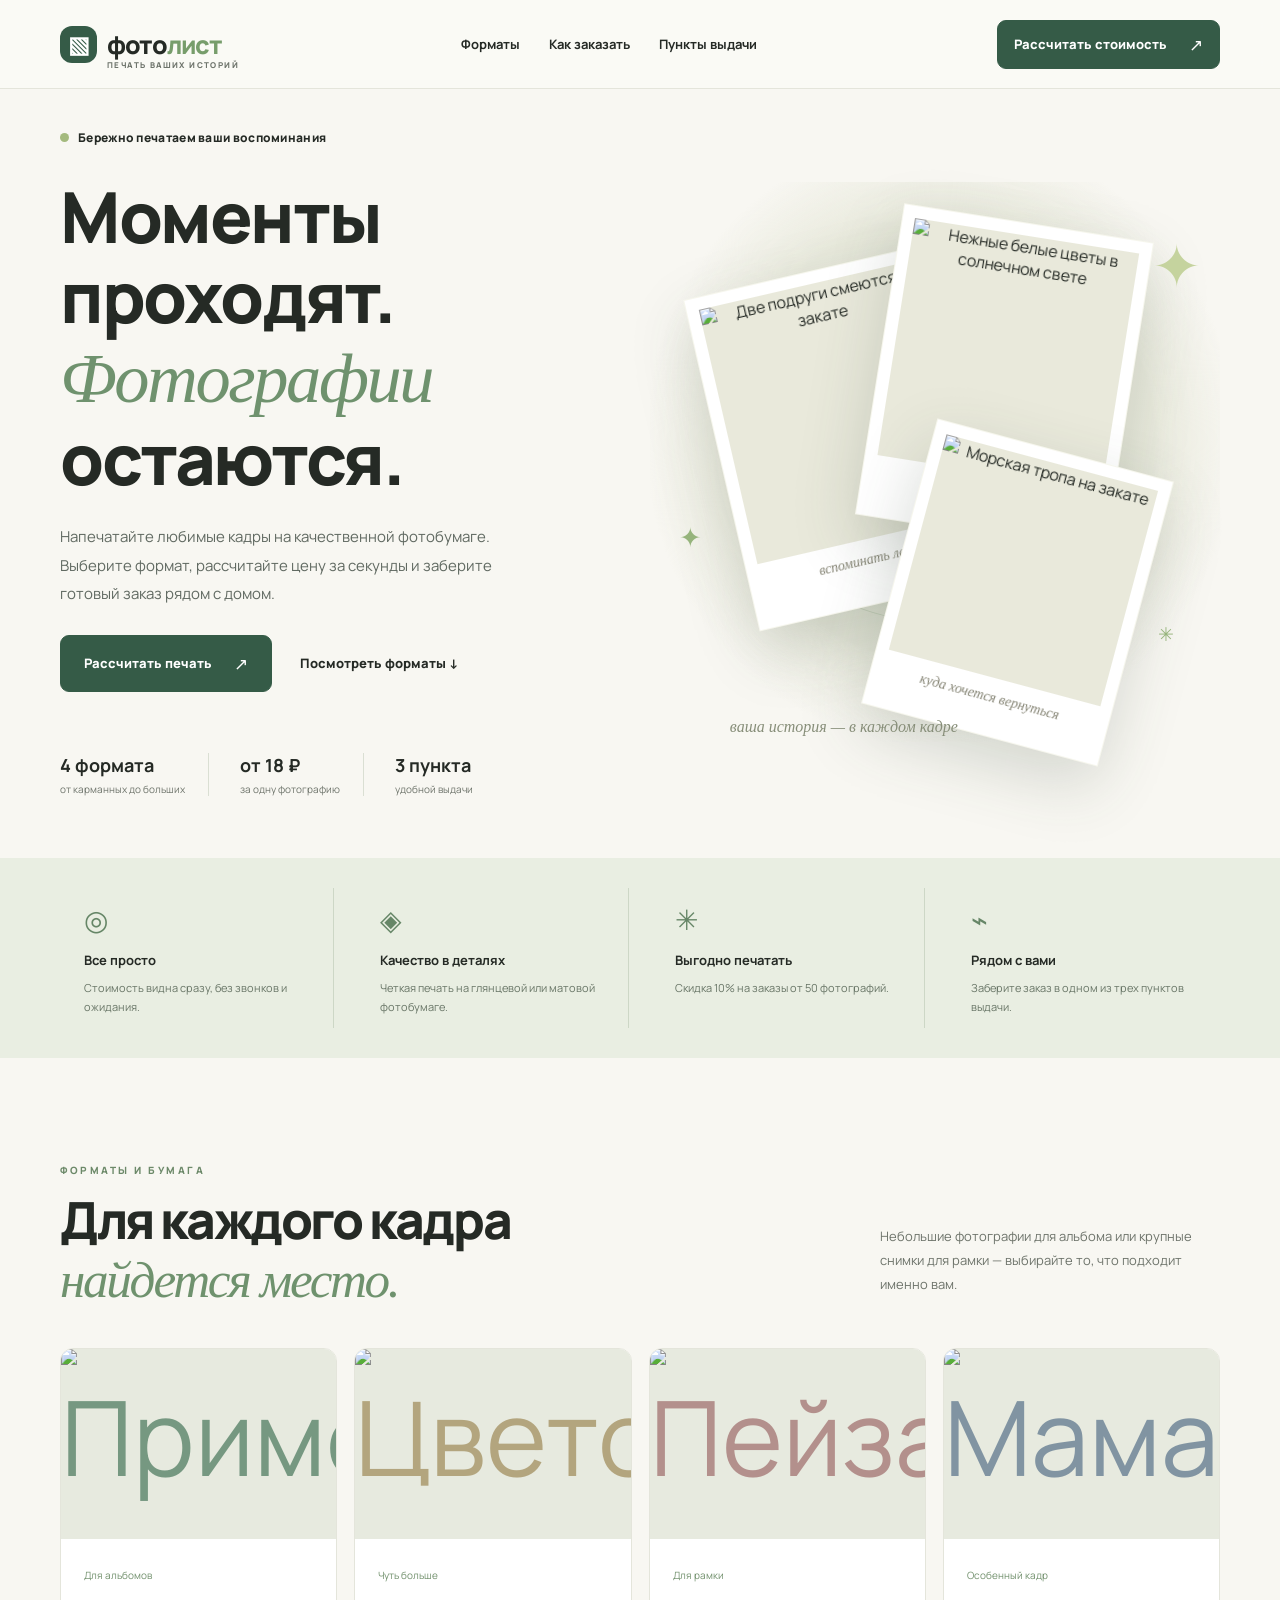
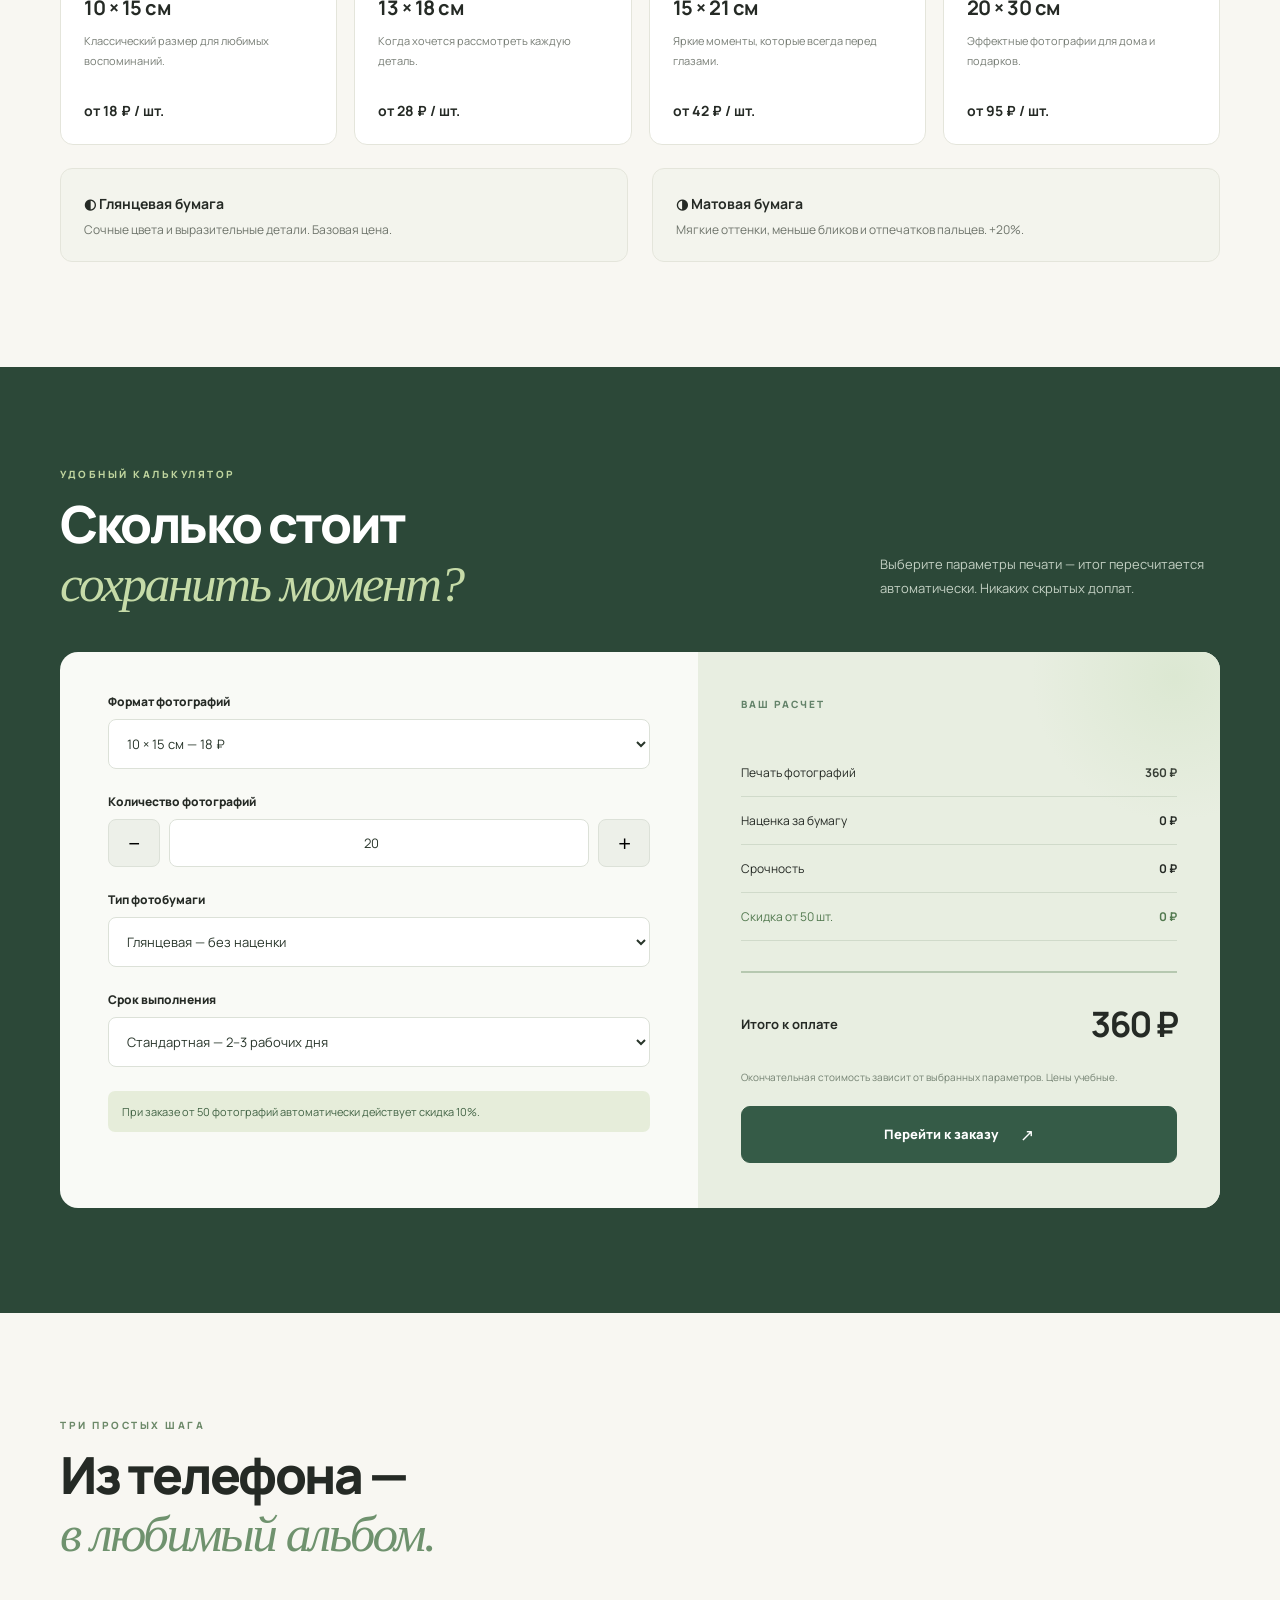
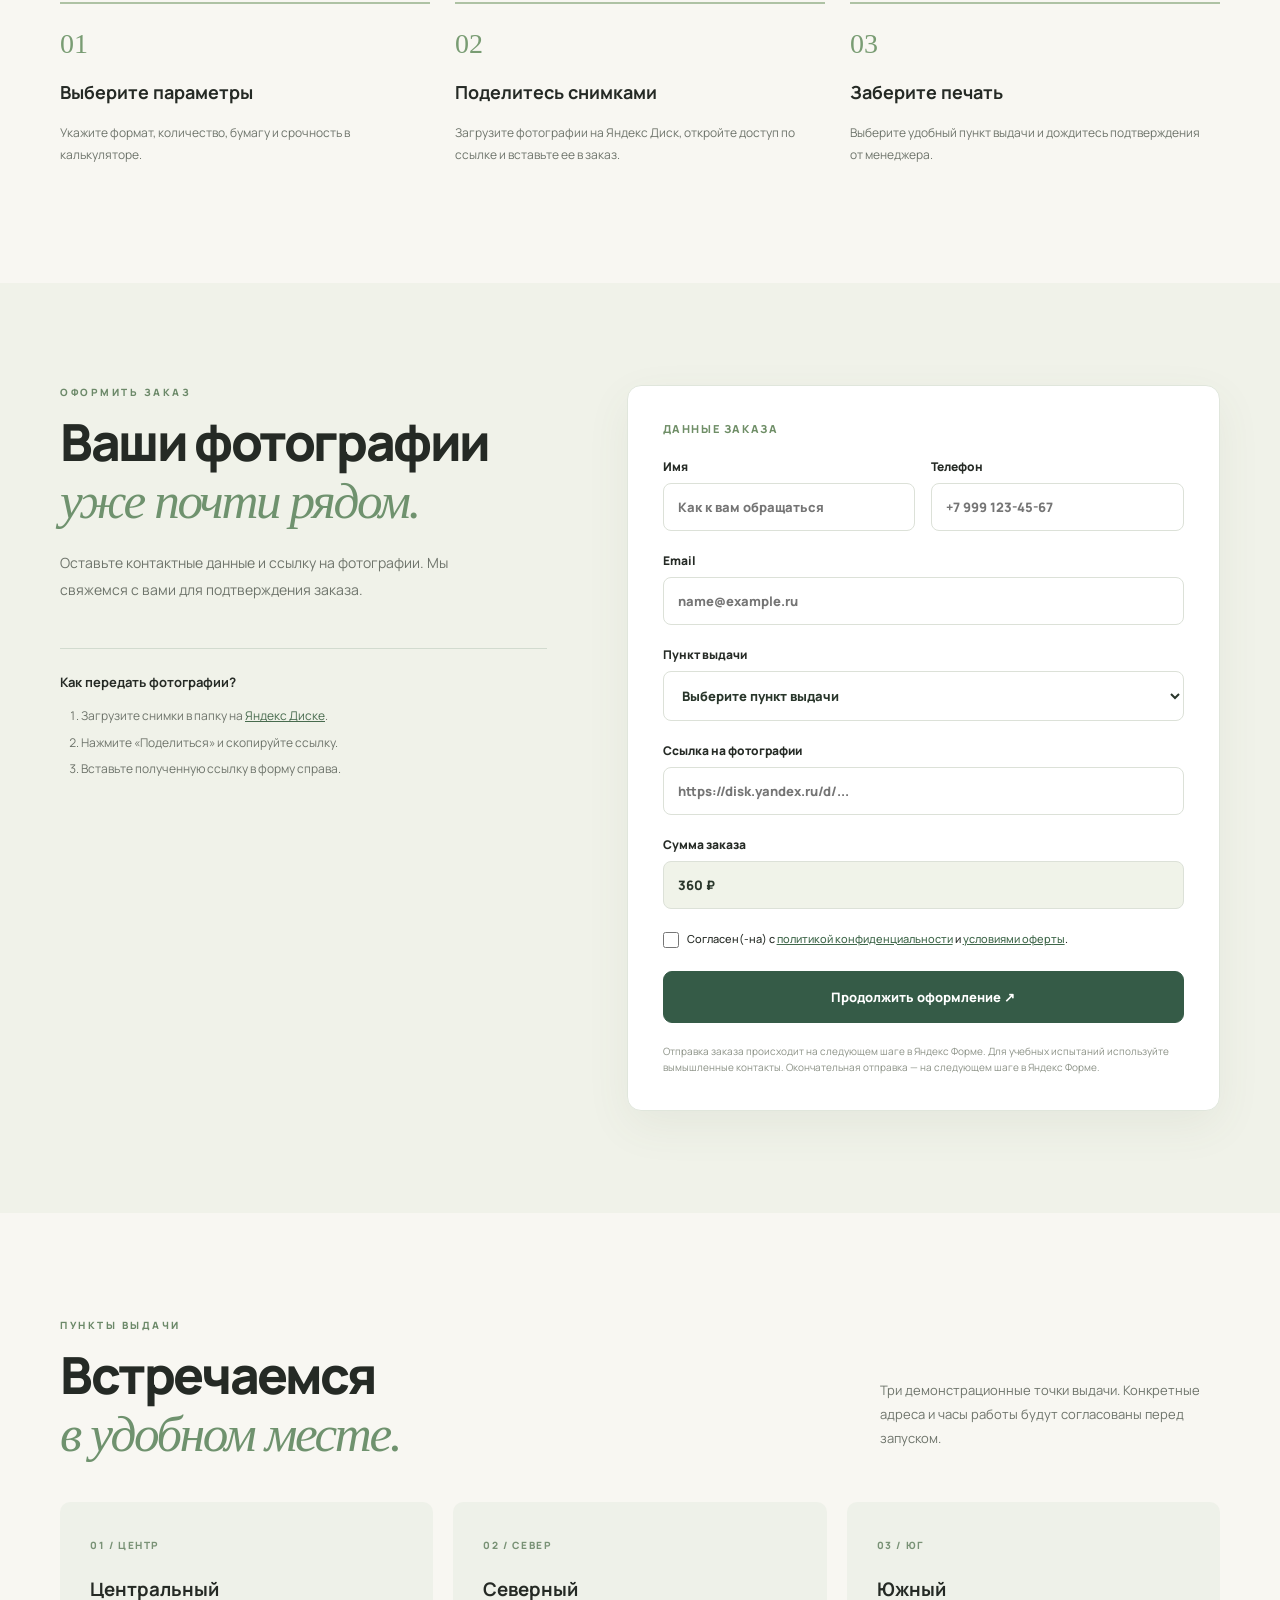
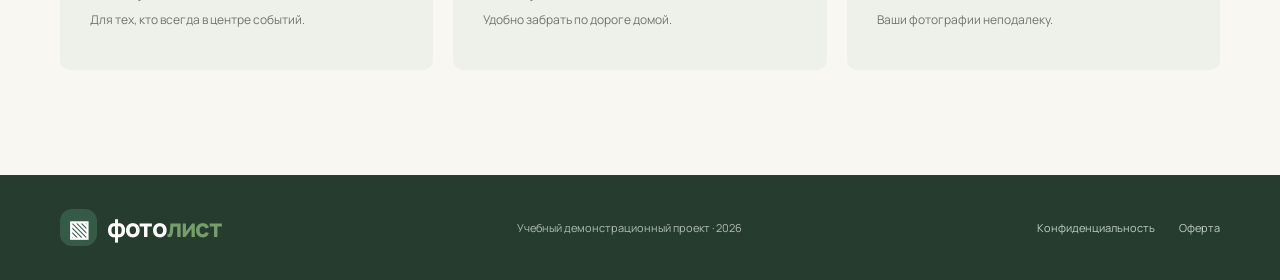
==== index.html @ 9ff8e0cc "Initial commit — FotoList landing page" ====
<!DOCTYPE html>

<html lang="ru"><head><meta charset="utf-8"/><meta content="width=device-width, initial-scale=1" name="viewport"/><meta content="#f6f3ec" name="theme-color"/><meta content="ФотоЛист — печать фотографий с удобным калькулятором и выдачей в трех пунктах города." name="description"/><title>ФотоЛист — фотографии, которые хочется сохранить</title><link defer="" href="styles.css" rel="stylesheet"/></head>
<body><header class="top"><div class="shell nav"><a aria-label="ФотоЛист — главная" class="logo" href="#top"><span class="logoicon">▧</span> фото<span>лист</span><small>ПЕЧАТЬ ВАШИХ ИСТОРИЙ</small></a><nav aria-label="Основная навигация"><a href="#formats">Форматы</a><a href="#how">Как заказать</a><a href="#pickup">Пункты выдачи</a></nav><a class="btn small" href="#calculator">Рассчитать стоимость <span>↗</span></a></div></header>
<main id="top"><section class="hero shell"><div class="hero-copy"><div class="eyebrow"><span class="dot"></span> Бережно печатаем ваши воспоминания</div><h1>Моменты проходят.<br/><em>Фотографии</em><br/>остаются.</h1><p class="lead">Напечатайте любимые кадры на качественной фотобумаге. Выберите формат, рассчитайте цену за секунды и заберите готовый заказ рядом с домом.</p><div class="hero-actions"><a class="btn" href="#calculator">Рассчитать печать <span>↗</span></a><a class="text-link" href="#formats">Посмотреть форматы <span>↓</span></a></div><div class="hero-facts"><div><b>4 формата</b><span>от карманных до больших</span></div><div><b>от 18 ₽</b><span>за одну фотографию</span></div><div><b>3 пункта</b><span>удобной выдачи</span></div></div></div><div aria-label="Декоративная композиция из фотокарточек" class="hero-art" id="hero-art"><div class="photo photo-a" data-depth="0.9"><div class="photo-scene mountain"><button type="button" class="photo-open" aria-label="Увеличить фото: Две подруги смеются на закате"><img src="images/memory-friends.webp" alt="Две подруги смеются на закате" loading="eager" decoding="async"/><span class="photo-zoom" aria-hidden="true">⤢</span></button></div><p>вспоминать лето ♡</p></div><div class="photo photo-b" data-depth="1.3"><div class="photo-scene flower"><button type="button" class="photo-open" aria-label="Увеличить фото: Нежные белые цветы в солнечном свете"><img src="images/memory-flowers.webp" alt="Нежные белые цветы в солнечном свете" loading="eager" decoding="async"/><span class="photo-zoom" aria-hidden="true">⤢</span></button></div><p>остановить момент</p></div><div class="photo photo-c" data-depth="1.7"><div class="photo-scene coast"><button type="button" class="photo-open" aria-label="Увеличить фото: Морская тропа на закате"><img src="images/memory-coast.webp" alt="Морская тропа на закате" loading="eager" decoding="async"/><span class="photo-zoom" aria-hidden="true">⤢</span></button></div><p>куда хочется вернуться</p></div><span aria-hidden="true" class="float-spark spark-one">✦</span><span aria-hidden="true" class="float-spark spark-two">✳</span><span class="art-caption">ваша история — в каждом кадре</span></div></section>
<section class="benefits"><div class="shell benefit-grid" data-reveal-group=""><div><span class="benefit-icon">◎</span><b>Все просто</b><p>Стоимость видна сразу, без звонков и ожидания.</p></div><div><span class="benefit-icon">◈</span><b>Качество в деталях</b><p>Четкая печать на глянцевой или матовой фотобумаге.</p></div><div><span class="benefit-icon">✳</span><b>Выгодно печатать</b><p>Скидка 10% на заказы от 50 фотографий.</p></div><div><span class="benefit-icon">⌁</span><b>Рядом с вами</b><p>Заберите заказ в одном из трех пунктов выдачи.</p></div></div></section>
<section class="section shell" id="formats"><div class="section-heading"><div><p class="kicker">ФОРМАТЫ И БУМАГА</p><h2>Для каждого кадра<br/><em>найдется место.</em></h2></div><p>Небольшие фотографии для альбома или крупные снимки для рамки — выбирайте то, что подходит именно вам.</p></div><div class="format-grid" data-reveal-group=""><article class="format-card"><span class="format-visual size1"><button type="button" class="photo-open" aria-label="Увеличить фото: Пример напечатанного портрета"><img src="images/memory-friends.webp" alt="Пример напечатанного портрета" loading="lazy" decoding="async"/><span class="photo-zoom" aria-hidden="true">⤢</span></button></span><div><span class="tag">Для альбомов</span><h3>10 × 15 см</h3><p>Классический размер для любимых воспоминаний.</p><b>от 18 ₽ / шт.</b></div></article><article class="format-card"><span class="format-visual size2"><button type="button" class="photo-open" aria-label="Увеличить фото: Цветочная фотография"><img src="images/memory-flowers.webp" alt="Цветочная фотография" loading="lazy" decoding="async"/><span class="photo-zoom" aria-hidden="true">⤢</span></button></span><div><span class="tag">Чуть больше</span><h3>13 × 18 см</h3><p>Когда хочется рассмотреть каждую деталь.</p><b>от 28 ₽ / шт.</b></div></article><article class="format-card"><span class="format-visual size3"><button type="button" class="photo-open" aria-label="Увеличить фото: Пейзаж для фоторамки"><img src="images/memory-coast.webp" alt="Пейзаж для фоторамки" loading="lazy" decoding="async"/><span class="photo-zoom" aria-hidden="true">⤢</span></button></span><div><span class="tag">Для рамки</span><h3>15 × 21 см</h3><p>Яркие моменты, которые всегда перед глазами.</p><b>от 42 ₽ / шт.</b></div></article><article class="format-card"><span class="format-visual size4"><button type="button" class="photo-open" aria-label="Увеличить фото: Мама и дочь на цветочном лугу в золотом вечернем свете"><img src="images/memory-family.webp" alt="Мама и дочь на цветочном лугу в золотом вечернем свете" loading="lazy" decoding="async"/><span class="photo-zoom" aria-hidden="true">⤢</span></button></span><div><span class="tag">Особенный кадр</span><h3>20 × 30 см</h3><p>Эффектные фотографии для дома и подарков.</p><b>от 95 ₽ / шт.</b></div></article></div><div class="paper-info"><div><b>◐ Глянцевая бумага</b><p>Сочные цвета и выразительные детали. Базовая цена.</p></div><div><b>◑ Матовая бумага</b><p>Мягкие оттенки, меньше бликов и отпечатков пальцев. +20%.</p></div></div></section>
<section class="calc-band" id="calculator"><div class="shell"><div class="section-heading light"><div><p class="kicker">УДОБНЫЙ КАЛЬКУЛЯТОР</p><h2>Сколько стоит<br/><em>сохранить момент?</em></h2></div><p>Выберите параметры печати — итог пересчитается автоматически. Никаких скрытых доплат.</p></div><div class="calculator" id="calculator-card"><div class="calc-fields"><label for="format">Формат фотографий</label><select id="format"><option value="10x15">10 × 15 см — 18 ₽</option><option value="13x18">13 × 18 см — 28 ₽</option><option value="15x21">15 × 21 см — 42 ₽</option><option value="20x30">20 × 30 см — 95 ₽</option></select><label for="quantity">Количество фотографий</label><div class="qty-control"><button aria-label="Уменьшить количество" id="minus" type="button">−</button><input id="quantity" max="9999" min="1" required="" step="1" type="number" value="20"/><button aria-label="Увеличить количество" id="plus" type="button">+</button></div><label for="paper">Тип фотобумаги</label><select id="paper"><option value="glossy">Глянцевая — без наценки</option><option value="matte">Матовая — +20%</option></select><label for="urgency">Срок выполнения</label><select id="urgency"><option value="normal">Стандартная — 2–3 рабочих дня</option><option value="express">Срочная — в течение 24 часов (+30%)</option></select><p class="calc-note">При заказе от 50 фотографий автоматически действует скидка 10%.</p></div><div class="calc-summary"><span class="summary-overline">ВАШ РАСЧЕТ</span><div class="summary-line"><span>Печать фотографий</span><b id="base">360 ₽</b></div><div class="summary-line"><span>Наценка за бумагу</span><b id="paper-extra">0 ₽</b></div><div class="summary-line"><span>Срочность</span><b id="rush-extra">0 ₽</b></div><div class="summary-line discount"><span>Скидка от 50 шт.</span><b id="discount">0 ₽</b></div><div class="sum-total" id="sum-total"><span>Итого к оплате</span><strong aria-atomic="true" aria-live="polite" id="total">360 ₽</strong></div><small>Окончательная стоимость зависит от выбранных параметров. Цены учебные.</small><a class="btn summary-btn" href="#order">Перейти к заказу <span>↗</span></a></div></div></div></section>
<section class="section shell how" id="how"><div class="section-heading"><div><p class="kicker">ТРИ ПРОСТЫХ ШАГА</p><h2>Из телефона —<br/><em>в любимый альбом.</em></h2></div></div><div class="steps" data-reveal-group=""><div><span>01</span><h3>Выберите параметры</h3><p>Укажите формат, количество, бумагу и срочность в калькуляторе.</p></div><div><span>02</span><h3>Поделитесь снимками</h3><p>Загрузите фотографии на Яндекс Диск, откройте доступ по ссылке и вставьте ее в заказ.</p></div><div><span>03</span><h3>Заберите печать</h3><p>Выберите удобный пункт выдачи и дождитесь подтверждения от менеджера.</p></div></div></section>
<section class="order-wrap" id="order"><div class="shell order-layout"><div><p class="kicker">ОФОРМИТЬ ЗАКАЗ</p><h2>Ваши фотографии<br/><em>уже почти рядом.</em></h2><p class="order-lead">Оставьте контактные данные и ссылку на фотографии. Мы свяжемся с вами для подтверждения заказа.</p><div class="instructions"><b>Как передать фотографии?</b><ol><li>Загрузите снимки в папку на <a href="https://disk.yandex.ru/" rel="noopener noreferrer" target="_blank">Яндекс Диске</a>.</li><li>Нажмите «Поделиться» и скопируйте ссылку.</li><li>Вставьте полученную ссылку в форму справа.</li></ol></div></div><form class="order-form" id="order-form"><div class="form-kicker">ДАННЫЕ ЗАКАЗА</div><div class="form-duo"><label>Имя <input autocomplete="name" id="customer-name" minlength="2" name="name" placeholder="Как к вам обращаться" required=""/></label><label>Телефон <input autocomplete="tel" id="customer-phone" inputmode="tel" name="phone" placeholder="+7 999 123-45-67" required="" type="tel"/></label></div><label>Email <input autocomplete="email" id="customer-email" name="email" placeholder="name@example.ru" required="" type="email"/></label><label>Пункт выдачи <select id="pickup-select" name="pickup" required=""><option value="">Выберите пункт выдачи</option><option value="Центральный">Центр — ул. Центральная, 10</option><option value="Северный">Север — ул. Северная, 25</option><option value="Южный">Юг — ул. Южная, 8</option></select></label><label>Ссылка на фотографии <input id="photos-url" name="photos" placeholder="https://disk.yandex.ru/d/..." required="" type="url"/></label><label>Сумма заказа <input aria-readonly="true" id="order-total" name="total" readonly="" value="360 ₽"/></label><label class="consent"><input id="consent" required="" type="checkbox"/><span>Согласен(-на) с <a href="privacy.html">политикой конфиденциальности</a> и <a href="offer.html">условиями оферты</a>.</span></label><button class="btn" type="submit">Продолжить оформление ↗</button><p class="form-message" id="form-message" role="status"></p><small>Отправка заказа происходит на следующем шаге в Яндекс Форме. Для учебных испытаний используйте вымышленные контакты. Окончательная отправка — на следующем шаге в Яндекс Форме.</small></form></div></section><section aria-labelledby="yandex-title" class="yandex-step" hidden="" id="yandex-step"><div class="shell"><div class="yandex-card"><span class="form-kicker">ШАГ 2 ИЗ 2</span><h2 id="yandex-title">Подтвердите и отправьте заказ</h2><p>Ссылка на Яндекс Форму подготовлена. Проверьте выбранные параметры здесь, затем откройте форму и нажмите «Отправить» после проверки предзаполненных значений.</p><div class="yandex-tally">Сумма по калькулятору: <strong id="yandex-amount"></strong></div><div class="yandex-check"><h3>Проверьте параметры перед отправкой</h3><div id="yandex-order-preview"></div><p>На следующей странице сверьте сумму и пункт выдачи с этой сводкой. Если они отличаются, не отправляйте заказ и вернитесь к изменению данных.</p></div><a class="btn yandex-open-btn" href="#" id="yandex-external" rel="noopener noreferrer" target="_blank">Открыть Яндекс Форму для отправки ↗</a><p class="yandex-help">Форма откроется в новой вкладке. Заказ поступит в Яндекс только после нажатия «Отправить» в Яндекс Форме. Не используйте реальные персональные данные при учебных проверках.</p><button class="yandex-back" id="edit-order" type="button">← Изменить данные заказа</button></div></div></section>
<section class="section shell" id="pickup"><div class="section-heading"><div><p class="kicker">ПУНКТЫ ВЫДАЧИ</p><h2>Встречаемся<br/><em>в удобном месте.</em></h2></div><p>Три демонстрационные точки выдачи. Конкретные адреса и часы работы будут согласованы перед запуском.</p></div><div class="pickup-grid" data-reveal-group=""><div><span>01 / ЦЕНТР</span><h3>Центральный</h3><p>Для тех, кто всегда в центре событий.</p></div><div><span>02 / СЕВЕР</span><h3>Северный</h3><p>Удобно забрать по дороге домой.</p></div><div><span>03 / ЮГ</span><h3>Южный</h3><p>Ваши фотографии неподалеку.</p></div></div></section></main><footer><div class="shell footer"><a class="logo" href="#top"><span class="logoicon">▧</span> фото<span>лист</span></a><span>Учебный демонстрационный проект · 2026</span><div><a href="privacy.html">Конфиденциальность</a><a href="offer.html">Оферта</a></div></div></footer><script defer="" src="yandex-config.js"></script><script defer="" src="app.js"></script><script defer src="lightbox.js"></script><div class="lightbox" id="photo-lightbox" role="dialog" aria-modal="true" aria-label="Просмотр фотографии" aria-hidden="true" hidden>
  <div class="lightbox-backdrop" data-lightbox-close="true"></div>
  <div class="lightbox-content">
    <button type="button" class="lightbox-close" aria-label="Закрыть фотографию" title="Закрыть (Esc)">×</button>
    <button type="button" class="lightbox-prev" aria-label="Предыдущая фотография" title="Предыдущее фото (←)">‹</button>
    <figure><img id="lightbox-image" src="" alt=""/><figcaption id="lightbox-caption"></figcaption></figure>
    <button type="button" class="lightbox-next" aria-label="Следующая фотография" title="Следующее фото (→)">›</button>
    <div class="lightbox-count" id="lightbox-count" aria-live="polite"></div>
  </div>
</div></body></html>
---- styles.css ----
@import url('https://fonts.googleapis.com/css2?family=DM+Sans:wght@400;500;600;700&family=Manrope:wght@400;500;600;700;800&display=swap');
:root{--ink:#252a25;--muted:#6e746b;--green:#355b47;--olive:#dbe6bd;--cream:#f8f7f2;--line:#e4e5db}*{box-sizing:border-box}html{scroll-behavior:smooth}body{margin:0;background:var(--cream);color:var(--ink);font-family:Manrope,Arial,sans-serif}h1,h2,h3,p{margin-top:0}a{color:inherit}button,input,select{font:inherit}button,a,select{transition:.18s ease}button{cursor:pointer}.shell{width:min(1160px,calc(100% - 64px));margin:auto}.top{background:#fafaf6;border-bottom:1px solid var(--line);position:sticky;z-index:20;top:0}.nav{height:88px;display:flex;align-items:center;gap:35px;justify-content:space-between}.logo{text-decoration:none;font-size:25px;font-weight:800;letter-spacing:-1.3px;display:inline-flex;align-items:center;position:relative;white-space:nowrap}.logo>span:not(.logoicon){color:#779d6b}.logoicon{color:#fff;background:var(--green);height:37px;width:37px;border-radius:12px;display:grid;place-items:center;margin-right:10px;font-size:23px}.logo small{font-size:8px;letter-spacing:1.4px;color:var(--muted);position:absolute;left:47px;top:33px}.nav nav{display:flex;gap:29px}.nav nav a{font-size:13px;font-weight:700;text-decoration:none}.nav nav a:hover,.text-link:hover{color:#638a67}.btn{background:var(--green);border:1px solid var(--green);color:white;text-decoration:none;border-radius:9px;display:inline-flex;align-items:center;justify-content:center;gap:22px;padding:16px 23px;font-size:13px;font-weight:800;min-height:52px}.btn:hover{background:#244432;transform:translateY(-2px)}.btn.small{padding:12px 16px;min-height:43px}.btn span{font-size:17px;font-weight:400}.hero{min-height:650px;display:grid;grid-template-columns:1fr 1fr;align-items:center;gap:20px;padding-top:40px;padding-bottom:62px}.hero-copy{position:relative;z-index:2}.eyebrow{font-size:12px;font-weight:800;letter-spacing:.3px;display:flex;align-items:center;gap:9px}.dot{background:#a4ba7e;width:9px;height:9px;border-radius:50%}h1,h2{letter-spacing:-2.4px;line-height:1.13;font-weight:800}h1{font-size:clamp(46px,5.5vw,75px);margin:31px 0 25px}h1 em,h2 em{font-family:Georgia,serif;font-style:italic;color:#6f926e;font-weight:400}p.lead{max-width:490px;line-height:1.9;color:#616a62;font-size:15px}.hero-actions{display:flex;align-items:center;gap:28px;margin:26px 0 61px}.text-link{text-decoration:none;font-size:13px;font-weight:800}.hero-facts{display:flex;gap:31px}.hero-facts div{display:flex;flex-direction:column;gap:5px;padding-right:23px;border-right:1px solid #dadfd3}.hero-facts div:last-child{border:0}.hero-facts b{font-size:18px}.hero-facts span{font-size:10px;color:var(--muted)}.hero-art{height:560px;position:relative;background:radial-gradient(ellipse at 51% 46%,#e1e5d1 0,#e9eadd 52%,transparent 72%);isolation:isolate}.hero-art::after{content:'✦';position:absolute;font-size:59px;color:#c5d39e;right:19px;top:42px}.photo{position:absolute;background:white;padding:12px 12px 22px;box-shadow:0 23px 60px #394b3930;border:1px solid #f6f6ed}.photo p{margin:12px 0 0;font-family:Georgia,serif;font-style:italic;text-align:center;font-size:14px;color:#858474}.photo-a{width:265px;height:340px;left:12%;top:15%;transform:rotate(-13deg)}.photo-b{width:253px;height:315px;left:40%;top:7%;transform:rotate(9deg)}.photo-c{width:245px;height:295px;left:43%;top:47%;transform:rotate(15deg)}.photo-scene{height:86%;position:relative;overflow:hidden}.mountain{background:linear-gradient(#b1d0c1 0%,#d8e0cf 57%,#8eab97 58%,#4a796e 100%)}.mountain:after{content:'';position:absolute;inset:37% -15% 0;background:#628776;clip-path:polygon(0 72%,35% 5%,65% 66%,87% 15%,100% 31%,100% 100%,0 100%)}.sun{position:absolute;top:18%;right:19%;height:52px;width:52px;background:#f9e0a3;border-radius:50%}.flower{display:flex;align-items:center;justify-content:center;background:radial-gradient(circle at 45% 47%,#f8dbb7 0 11%,transparent 12%),linear-gradient(125deg,#b1b89c,#d5b9a5)}.flower span{font-size:200px;color:#fff0dc;line-height:1;text-shadow:8px 7px 0 #c4a3a2}.coast{background:linear-gradient(#e4c3a7 0 43%,#c3d4d1 43% 64%,#a5b4a7 64%)}.coast:after{content:'';position:absolute;inset:66% 0 0;background:#ead8b6;clip-path:polygon(0 40%,55% 0%,100% 55%,100% 100%,0 100%)}.art-caption{position:absolute;bottom:6px;left:14%;font-family:Georgia,serif;font-style:italic;color:#878e79}.benefits{background:#e9eee2;padding:30px 0}.benefit-grid{display:grid;grid-template-columns:repeat(4,1fr);gap:22px}.benefit-grid>div{padding:12px 24px;border-right:1px solid #cdd7c6}.benefit-grid>div:last-child{border:0}.benefit-icon{display:block;color:#668667;font-size:28px;margin-bottom:10px}.benefit-grid b{font-size:13px}.benefit-grid p{font-size:11px;line-height:1.75;color:#687566;margin:8px 0 0}.section{padding-top:105px;padding-bottom:105px}.section-heading{display:flex;justify-content:space-between;align-items:end;margin-bottom:39px;gap:35px}.section-heading h2,.order-layout h2{font-size:clamp(34px,4vw,53px);margin:14px 0 0}.section-heading>p{max-width:340px;font-size:13px;line-height:1.85;color:var(--muted)}.kicker{font-size:10px;font-weight:800;letter-spacing:2.5px;color:#6c8969}.format-grid{display:grid;grid-template-columns:repeat(4,1fr);gap:17px}.format-card{border:1px solid var(--line);background:white;border-radius:13px;overflow:hidden}.format-visual{height:190px;display:flex;align-items:center;justify-content:center;background:#e7eadf;color:#769881;font-size:104px}.format-card:nth-child(2) .format-visual{background:#eee9d9;color:#b3a57e}.format-card:nth-child(3) .format-visual{background:#eadfdc;color:#b3908c}.format-card:nth-child(4) .format-visual{background:#e3e5e6;color:#8194a2}.format-card>div{padding:23px}.tag{font-size:10px;color:#71906c}.format-card h3{margin:10px 0;font-size:20px;letter-spacing:-.5px}.format-card p{font-size:11px;line-height:1.8;min-height:57px;color:#777d75}.format-card b{font-size:14px}.paper-info{margin-top:23px;display:grid;grid-template-columns:1fr 1fr;gap:24px}.paper-info>div{border:1px solid var(--line);border-radius:12px;padding:23px;background:#f3f4ed}.paper-info b{font-size:14px}.paper-info p{font-size:12px;color:var(--muted);margin:7px 0 0}.calc-band{background:#2c4838;padding:100px 0 105px;color:white}.light .kicker{color:#bfd49e}.light h2 em{color:#c6dba8}.light>p{color:#c3d0c3}.calculator{display:grid;grid-template-columns:1.1fr .9fr;background:#f9faf6;color:var(--ink);border-radius:18px;overflow:hidden}.calc-fields{padding:41px 48px;display:flex;flex-direction:column}.calc-fields label,.order-form label{font-size:12px;font-weight:800;margin-bottom:9px}.calc-fields select,.calc-fields input,.order-form input,.order-form select{border:1px solid #dce1d8;border-radius:8px;background:white;width:100%;padding:14px;font-size:13px;color:#29362b;outline-color:#79967c}.calc-fields select,.calc-fields .qty-control{margin-bottom:24px}.qty-control{display:flex;gap:9px}.qty-control button{width:52px;border:1px solid #dce1d8;border-radius:8px;background:#edf0e9;font-size:23px}.qty-control input{flex:1;min-width:0;text-align:center}.calc-note{background:#e6edda;color:#426345;border-radius:7px;font-size:11px;line-height:1.6;padding:12px 14px;margin:0}.calc-summary{background:#e8eee1;padding:45px 43px;display:flex;flex-direction:column}.summary-overline{font-size:10px;font-weight:800;letter-spacing:2px;margin-bottom:38px;color:#638269}.summary-line{display:flex;justify-content:space-between;gap:12px;border-bottom:1px solid #d0daca;padding:15px 0;font-size:12px}.summary-line b{white-space:nowrap}.summary-line.discount{color:#52794f}.sum-total{border-top:2px solid #b6c8b0;display:flex;justify-content:space-between;align-items:center;margin-top:30px;padding-top:27px;gap:12px;font-size:13px;font-weight:700}.sum-total strong{font-size:35px;letter-spacing:-2px;white-space:nowrap}.calc-summary small{font-size:10px;color:#748272;line-height:1.8;margin:20px 0}.summary-btn{margin-top:auto}.steps{display:grid;grid-template-columns:repeat(3,1fr);gap:25px}.steps>div{border-top:2px solid #aec2a4;padding:24px 15px 0 0}.steps span{color:#799c73;font-size:28px;font-family:Georgia,serif}.steps h3{font-size:18px;margin-top:20px}.steps p{color:var(--muted);font-size:12px;line-height:1.8}.order-wrap{background:#f0f2e9;padding:102px 0}.order-layout{display:grid;grid-template-columns:.82fr 1fr;gap:80px}.order-layout h2{margin-bottom:20px}.order-lead{line-height:1.9;font-size:14px;color:var(--muted);max-width:440px}.instructions{border-top:1px solid #d2dbcf;margin-top:45px;padding-top:24px;font-size:13px}.instructions ol{padding-left:21px;color:var(--muted);line-height:2.2;font-size:12px}.instructions a{color:#486b4e}.order-form{background:white;box-shadow:0 15px 45px #4f654a12;border:1px solid #e0e6dc;border-radius:14px;padding:35px;display:flex;flex-direction:column;gap:5px}.form-kicker{font-size:11px;color:#6f8e67;letter-spacing:1.6px;font-weight:800;margin-bottom:17px}.form-duo{display:grid;grid-template-columns:1fr 1fr;gap:16px}.order-form label{display:flex;flex-direction:column;gap:8px;margin-bottom:16px}.order-form input[readonly]{background:#f0f3e9;font-weight:800}.order-form .consent{flex-direction:row;align-items:flex-start;font-size:11px;font-weight:500;line-height:1.6}.consent input{width:16px;height:16px;flex:none;accent-color:var(--green);margin:2px 0}.consent a{color:#3f674a}.order-form button{width:100%}.order-form small{font-size:10px;color:#8b9186;line-height:1.6}.form-message{font-size:12px;line-height:1.7;margin:5px 0;color:#915a3d}.form-message.success{color:#476c4e}.pickup-grid{display:grid;grid-template-columns:repeat(3,1fr);gap:20px}.pickup-grid>div{background:#eef1e9;padding:30px;border-radius:10px}.pickup-grid span{font-size:10px;color:#799276;font-weight:800;letter-spacing:1.6px}.pickup-grid h3{margin:22px 0 9px}.pickup-grid p{color:var(--muted);font-size:12px}footer{background:#263c2e;color:#fff}.footer{padding:34px 0;display:flex;align-items:center;justify-content:space-between;gap:24px}.footer>span{color:#b1bfb3;font-size:11px}.footer>div{display:flex;gap:24px}.footer>div a{font-size:11px;color:#c1d0c2;text-decoration:none}.footer .logo{color:white}.legal{min-height:70vh;max-width:860px;padding-top:70px;padding-bottom:70px}.legal h1{font-size:43px}.legal p,.legal li{line-height:1.9;color:#606960}.legal h2{font-size:23px;margin-top:32px;letter-spacing:0}.legal .warning{padding:18px;background:#fff4d9;border-radius:8px;color:#6d562e}.back{display:inline-block;margin-top:15px}@media(max-width:950px){.nav nav{display:none}.hero{grid-template-columns:1fr 1fr}.hero-art{transform:scale(.82);transform-origin:center}.hero-facts{gap:14px}.hero-facts div{padding-right:10px}.format-grid{grid-template-columns:repeat(2,1fr)}.order-layout{gap:30px}.benefit-grid{grid-template-columns:repeat(2,1fr)}.benefit-grid>div:nth-child(2){border:0}}@media(max-width:700px){.shell{width:min(100% - 32px,540px)}.nav{height:72px}.nav .small{font-size:10px;padding:9px;gap:5px}.logo{font-size:19px}.logoicon{height:32px;width:32px}.logo small{display:none}.hero{display:flex;flex-direction:column;padding-top:52px;gap:8px}.hero-copy{width:100%}h1{font-size:clamp(43px,10vw,60px);letter-spacing:-2px}.hero-actions{margin-bottom:30px;gap:16px}.hero-facts{justify-content:space-between}.hero-facts b{font-size:14px}.hero-facts span{font-size:9px}.hero-art{transform:none;width:100%;height:400px}.photo-a{left:8%;top:10%;width:52%;height:270px}.photo-b{left:43%;top:4%;width:47%;height:260px}.photo-c{left:44%;top:43%;width:46%;height:222px}.photo p{font-size:10px}.benefit-grid{gap:0}.benefit-grid>div{padding:17px 10px}.benefit-grid>div:nth-child(1),.benefit-grid>div:nth-child(3){border-right:1px solid #cdd7c6}.benefit-grid>div:nth-child(-n+2){border-bottom:1px solid #cdd7c6}.section{padding-top:69px;padding-bottom:69px}.section-heading{flex-direction:column;align-items:start;gap:4px}.section-heading>p{max-width:100%}.format-grid{gap:12px}.format-visual{height:120px;font-size:75px}.format-card>div{padding:15px}.format-card h3{font-size:17px}.format-card p{font-size:10px}.paper-info{grid-template-columns:1fr;gap:10px}.calc-band{padding:65px 0}.calculator{grid-template-columns:1fr}.calc-fields,.calc-summary{padding:27px}.summary-overline{margin-bottom:18px}.steps{grid-template-columns:1fr;gap:17px}.order-wrap{padding:70px 0}.order-layout{grid-template-columns:1fr;gap:30px}.order-form{padding:24px 19px}.form-duo{grid-template-columns:1fr;gap:0}.pickup-grid{grid-template-columns:1fr;gap:12px}.footer{flex-direction:column;align-items:start}.footer>div{flex-wrap:wrap}}@media(prefers-reduced-motion:reduce){html{scroll-behavior:auto}button,a,select{transition:none}}


/* ФотоЛист v2: анимация с учетом доступности и производительности */
:root{--motion-ease:cubic-bezier(.2,.75,.25,1)}
body{overflow-x:clip}
.top{backdrop-filter:blur(14px);-webkit-backdrop-filter:blur(14px);background:rgba(250,250,246,.92)}
.btn{position:relative;overflow:hidden;transition:transform .32s var(--motion-ease),background .3s,box-shadow .3s}
.btn::after{content:"";position:absolute;inset:-50%;background:linear-gradient(110deg,transparent 40%,rgba(255,255,255,.24) 50%,transparent 60%);transform:translateX(-150%) rotate(-8deg);pointer-events:none;transition:transform .8s ease}
.btn:hover::after,.btn:focus-visible::after{transform:translateX(150%) rotate(-8deg)}
.btn:hover{box-shadow:0 12px 28px rgba(35,77,51,.24)}
.btn:focus-visible,.text-link:focus-visible,.format-card:focus-visible{outline:3px solid #98ad74;outline-offset:3px}
.hero-copy .eyebrow,.hero-copy h1,.hero-copy .lead,.hero-actions,.hero-facts{animation:heroRise .85s var(--motion-ease) both}
.hero-copy h1{animation-delay:.12s}.hero-copy .lead{animation-delay:.25s}.hero-actions{animation-delay:.38s}.hero-facts{animation-delay:.53s}
.hero-art{--pointer-x:0px;--pointer-y:0px;animation:artAppear 1s var(--motion-ease) .2s both}
.hero-art::before{content:"";position:absolute;width:65%;height:65%;border:1px solid rgba(117,152,108,.23);border-radius:50%;left:16%;top:13%;animation:orbPulse 6s ease-in-out infinite;pointer-events:none}
.hero-art .photo{transition:transform .6s var(--motion-ease),box-shadow .6s ease;will-change:transform;cursor:default}
.photo-a{--angle:-13deg;--depth:.65;--dx:0px;--dy:0px;transform:translate3d(var(--dx),var(--dy),0) rotate(var(--angle));animation:photoFloatA 7s ease-in-out infinite}
.photo-b{--angle:9deg;--depth:1;--dx:0px;--dy:0px;transform:translate3d(var(--dx),var(--dy),0) rotate(var(--angle));animation:photoFloatB 8.5s ease-in-out infinite}
.photo-c{--angle:15deg;--depth:1.3;--dx:0px;--dy:0px;transform:translate3d(var(--dx),var(--dy),0) rotate(var(--angle));animation:photoFloatC 6.8s ease-in-out infinite}
.hero-art .photo:hover{animation-play-state:paused;box-shadow:0 33px 75px #394b3955;transform:translate3d(0,-14px,0) rotate(0deg) scale(1.05);z-index:8}
.float-spark{position:absolute;color:#96b47c;pointer-events:none;font-size:27px;z-index:5;animation:twinkle 4s ease-in-out infinite}.spark-one{left:5%;top:60%}.spark-two{right:8%;bottom:17%;font-size:19px;animation-delay:1.8s}
.hero-art::after{animation:twinkle 5s ease-in-out infinite}
.format-card{transition:transform .45s var(--motion-ease),box-shadow .45s ease,border-color .35s;transform-style:preserve-3d}
.format-card:hover{transform:translateY(-11px);box-shadow:0 24px 40px rgba(41,65,42,.14);border-color:#bacbac}
.format-visual{position:relative;overflow:hidden;transition:background .35s}
.format-visual::after{content:"";position:absolute;inset:-100%;background:linear-gradient(110deg,transparent 43%,rgba(255,255,255,.55) 50%,transparent 57%);transform:translateX(-65%);transition:transform .7s ease;pointer-events:none}
.format-card:hover .format-visual::after{transform:translateX(65%)}
.paper-info>div,.pickup-grid>div,.steps>div,.benefit-grid>div{transition:transform .35s var(--motion-ease),box-shadow .35s}
.paper-info>div:hover,.pickup-grid>div:hover{transform:translateY(-5px);box-shadow:0 15px 25px rgba(41,65,42,.08)}
.steps>div:hover{transform:translateY(-4px)}
.calc-summary{position:relative;overflow:hidden}
.calc-summary::before{content:"";position:absolute;width:290px;height:290px;border-radius:50%;background:radial-gradient(circle,#c6ddb85c,transparent 70%);right:-100px;top:-120px;pointer-events:none}
#total{display:inline-block;transform-origin:right center;font-variant-numeric:tabular-nums}
#sum-total.is-updating #total{animation:totalPop .46s var(--motion-ease)}
#sum-total.is-updating{animation:summaryGlow .65s ease}
.discount.is-active{background:rgba(122,167,95,.16);margin:0 -12px;padding-left:12px;padding-right:12px;border-radius:6px;transition:background .4s}
.calc-fields :is(select,input):focus,.order-form :is(input,select):focus{border-color:#779d6b;box-shadow:0 0 0 4px rgba(122,159,107,.13);outline:none}
.qty-control button:hover{background:#dce8cf;transform:scale(1.05)}
/* Прокрутка: стартовое состояние ставится только после включения JS и IO. */
.motion-ready .reveal{opacity:0;transform:translateY(30px);filter:blur(4px);transition:opacity .8s var(--motion-ease),transform .8s var(--motion-ease),filter .8s var(--motion-ease);transition-delay:var(--reveal-delay,0ms)}
.motion-ready .reveal.is-visible{opacity:1;transform:translateY(0);filter:blur(0)}
@keyframes heroRise{from{opacity:0;transform:translateY(24px)}to{opacity:1;transform:translateY(0)}}
@keyframes artAppear{from{opacity:0;transform:translateX(25px) scale(.96)}to{opacity:1;transform:translateX(0) scale(1)}}
@keyframes orbPulse{0%,100%{transform:scale(.95);opacity:.3}50%{transform:scale(1.08);opacity:.7}}
@keyframes photoFloatA{0%,100%{translate:0 0}50%{translate:0 -12px}}
@keyframes photoFloatB{0%,100%{translate:0 0}50%{translate:0 15px}}
@keyframes photoFloatC{0%,100%{translate:0 0}50%{translate:0 -9px}}
@keyframes twinkle{0%,100%{opacity:.35;scale:.8;rotate:-8deg}50%{opacity:1;scale:1.18;rotate:10deg}}
@keyframes totalPop{0%{transform:scale(.94);opacity:.55}65%{transform:scale(1.09)}100%{transform:scale(1);opacity:1}}
@keyframes summaryGlow{0%,100%{background:transparent}45%{background:rgba(130,175,104,.14)}}
@media(max-width:700px){.hero-copy .eyebrow,.hero-copy h1,.hero-copy .lead,.hero-actions,.hero-facts{animation-duration:.65s}.hero-art{animation-duration:.8s}.hero-art .photo:hover{transform:none}.format-card:hover{transform:translateY(-5px)}.motion-ready .reveal{transform:translateY(18px);filter:none}.sum-total strong{font-size:clamp(25px,7vw,35px)}}
@media(prefers-reduced-motion:reduce){html{scroll-behavior:auto!important}*,*::before,*::after{animation:none!important;transition:none!important;scroll-behavior:auto!important}.motion-ready .reveal{opacity:1!important;transform:none!important;filter:none!important}.hero-art .photo:hover{transform:rotate(var(--angle))!important}.btn:hover,.format-card:hover{transform:none!important}}

/* Интеграция с Яндекс Формами. Важно: hidden имеет приоритет над display. */
.yandex-step[hidden]{display:none!important}
.yandex-step{padding:60px 0 90px;background:#f6f3ec;scroll-margin-top:80px}
.yandex-card{max-width:900px;margin:auto;padding:clamp(22px,4vw,45px);border:1px solid #d8dfce;border-radius:22px;background:white;box-shadow:0 14px 40px #31523314}
.yandex-card h2{font-size:clamp(28px,4vw,43px);margin:15px 0}.yandex-card p{line-height:1.7}
.yandex-tally{display:flex;justify-content:space-between;gap:10px;border-radius:12px;background:#eff4e9;padding:18px;margin:20px 0;font-size:18px}.yandex-tally strong{color:#42673b}
.yandex-frame-wrap{overflow:hidden;border:1px solid #e4e6df;border-radius:12px;background:white}
#yandex-frame{display:block;border:0;width:100%;min-height:850px}
.yandex-help{font-size:14px;color:#566052}.yandex-back{margin-top:15px;background:none;border:0;color:#315a35;font:inherit;cursor:pointer;text-decoration:underline}
@media(max-width:700px){.yandex-step{padding:35px 0}.yandex-card{padding:18px}#yandex-frame{min-height:1000px}.yandex-tally{font-size:16px}}

/* v5: прямое открытие формы вместо заблокированного iframe */
.yandex-check {background:#f7f8f3;border:1px solid #d9e2d5;border-radius:16px;padding:22px;margin:24px 0}
.yandex-check h3 {font-size:1.15rem;margin:0 0 16px}
#yandex-order-preview > div {display:flex;justify-content:space-between;gap:20px;padding:10px 0;border-bottom:1px solid #e1e7dd}
#yandex-order-preview > div span {color:#617266}
#yandex-order-preview > div strong {text-align:right}
.yandex-check p {margin:16px 0 0;color:#617266;line-height:1.5}
.yandex-open-btn {display:inline-flex;text-decoration:none;justify-content:center;max-width:100%;margin-top:5px}
@media(max-width:560px){.yandex-check{padding:16px}#yandex-order-preview>div{font-size:.9rem}}

/* V6: Local photo assets; preserves existing floating, reveal and hover animations. */
.photo-scene img{display:block;width:100%;height:100%;object-fit:cover;object-position:center;position:relative;z-index:2}
.photo-scene.mountain,.photo-scene.flower,.photo-scene.coast{background:#e9e9db}
.photo-scene.mountain::after,.photo-scene.coast::after{content:none}
.photo-scene .sun,.photo-scene .ridge,.photo-scene.flower>span{display:none}
.photo-a .photo-scene img{object-position:52% 40%}
.photo-b .photo-scene img{object-position:52% 45%}
.photo-c .photo-scene img{object-position:52% 50%}
.format-visual{background:#e7eadf!important;position:relative}
.format-visual img{width:100%;height:100%;object-fit:cover;object-position:center;display:block;transition:transform .65s cubic-bezier(.22,1,.36,1)}
.format-card:hover .format-visual img{transform:scale(1.055)}
.format-visual.size4 img{object-position:40% 32%}
@media(prefers-reduced-motion:reduce){.format-visual img{transition:none}.format-card:hover .format-visual img{transform:none}}

/* v7 — просмотр фотографий, не влияет на калькулятор и анимации */
.photo-open{display:block;position:relative;width:100%;height:100%;padding:0;margin:0;border:0;background:none;cursor:zoom-in;overflow:hidden;color:inherit}
.photo-open img{display:block;width:100%;height:100%;object-fit:cover}
.photo-open:focus-visible{outline:3px solid #d0e0a9;outline-offset:-4px}
.photo-zoom{position:absolute;bottom:10px;right:10px;z-index:3;display:grid;place-items:center;width:31px;height:31px;border-radius:50%;font-size:21px;color:#fff;background:rgba(31,54,38,.68);opacity:0;transform:translateY(4px);transition:opacity .2s,transform .2s;pointer-events:none}
.photo-open:hover .photo-zoom,.photo-open:focus-visible .photo-zoom{opacity:1;transform:translateY(0)}
/* The images already have inner object-fit rules; don't alter their crop. */
.lightbox[hidden]{display:none!important}
.lightbox{position:fixed;inset:0;z-index:1000;display:grid;place-items:center;padding:20px;isolation:isolate}
.lightbox-backdrop{position:absolute;inset:0;background:rgba(16,26,21,.92);backdrop-filter:blur(9px)}
.lightbox-content{position:relative;z-index:1;width:min(100%,1240px);height:min(92dvh,1000px);display:flex;align-items:center;justify-content:center;pointer-events:none}
.lightbox figure{margin:0;max-width:calc(100% - 112px);height:100%;display:flex;flex-direction:column;justify-content:center;align-items:center;gap:12px;pointer-events:none}
.lightbox figure img{display:block;width:auto;height:auto;max-width:100%;max-height:calc(100% - 58px);object-fit:contain;border-radius:5px;box-shadow:0 12px 56px #0008;pointer-events:auto}
.lightbox figcaption{font-size:13px;color:#e8eee4;text-align:center;line-height:1.5;max-width:100%}
.lightbox button{position:absolute;z-index:2;border:1px solid #ffffff50;background:#253c32cc;color:white;border-radius:50%;display:grid;place-items:center;width:48px;height:48px;font-size:37px;line-height:1;pointer-events:auto;transition:background .2s,transform .2s}
.lightbox button:hover{background:#4b715a;transform:scale(1.06)}
.lightbox button:focus-visible{outline:3px solid #cfe5a8;outline-offset:3px}
.lightbox-close{right:3px;top:3px;font-size:30px!important}
.lightbox-prev{left:0;top:50%;transform:translateY(-50%)}
.lightbox-next{right:0;top:50%;transform:translateY(-50%)}
.lightbox-prev:hover,.lightbox-next:hover{transform:translateY(-50%) scale(1.06)!important}
.lightbox-count{position:absolute;bottom:0;left:50%;transform:translateX(-50%);font-size:12px;color:#c9d6cc}
body.lightbox-locked{overflow:hidden}
@media(max-width:700px){.lightbox{padding:9px}.lightbox-content{height:93dvh}.lightbox figure{max-width:100%;width:100%}.lightbox figure img{max-height:calc(100% - 96px)}.lightbox button{width:39px;height:39px;font-size:29px}.lightbox-close{right:8px;top:8px}.lightbox-prev{left:7px;top:auto;bottom:9px}.lightbox-next{right:7px;top:auto;bottom:9px}.lightbox-count{bottom:22px}.photo-zoom{opacity:.85;transform:none}}
@media(prefers-reduced-motion:reduce){.photo-zoom,.lightbox button{transition:none!important}}
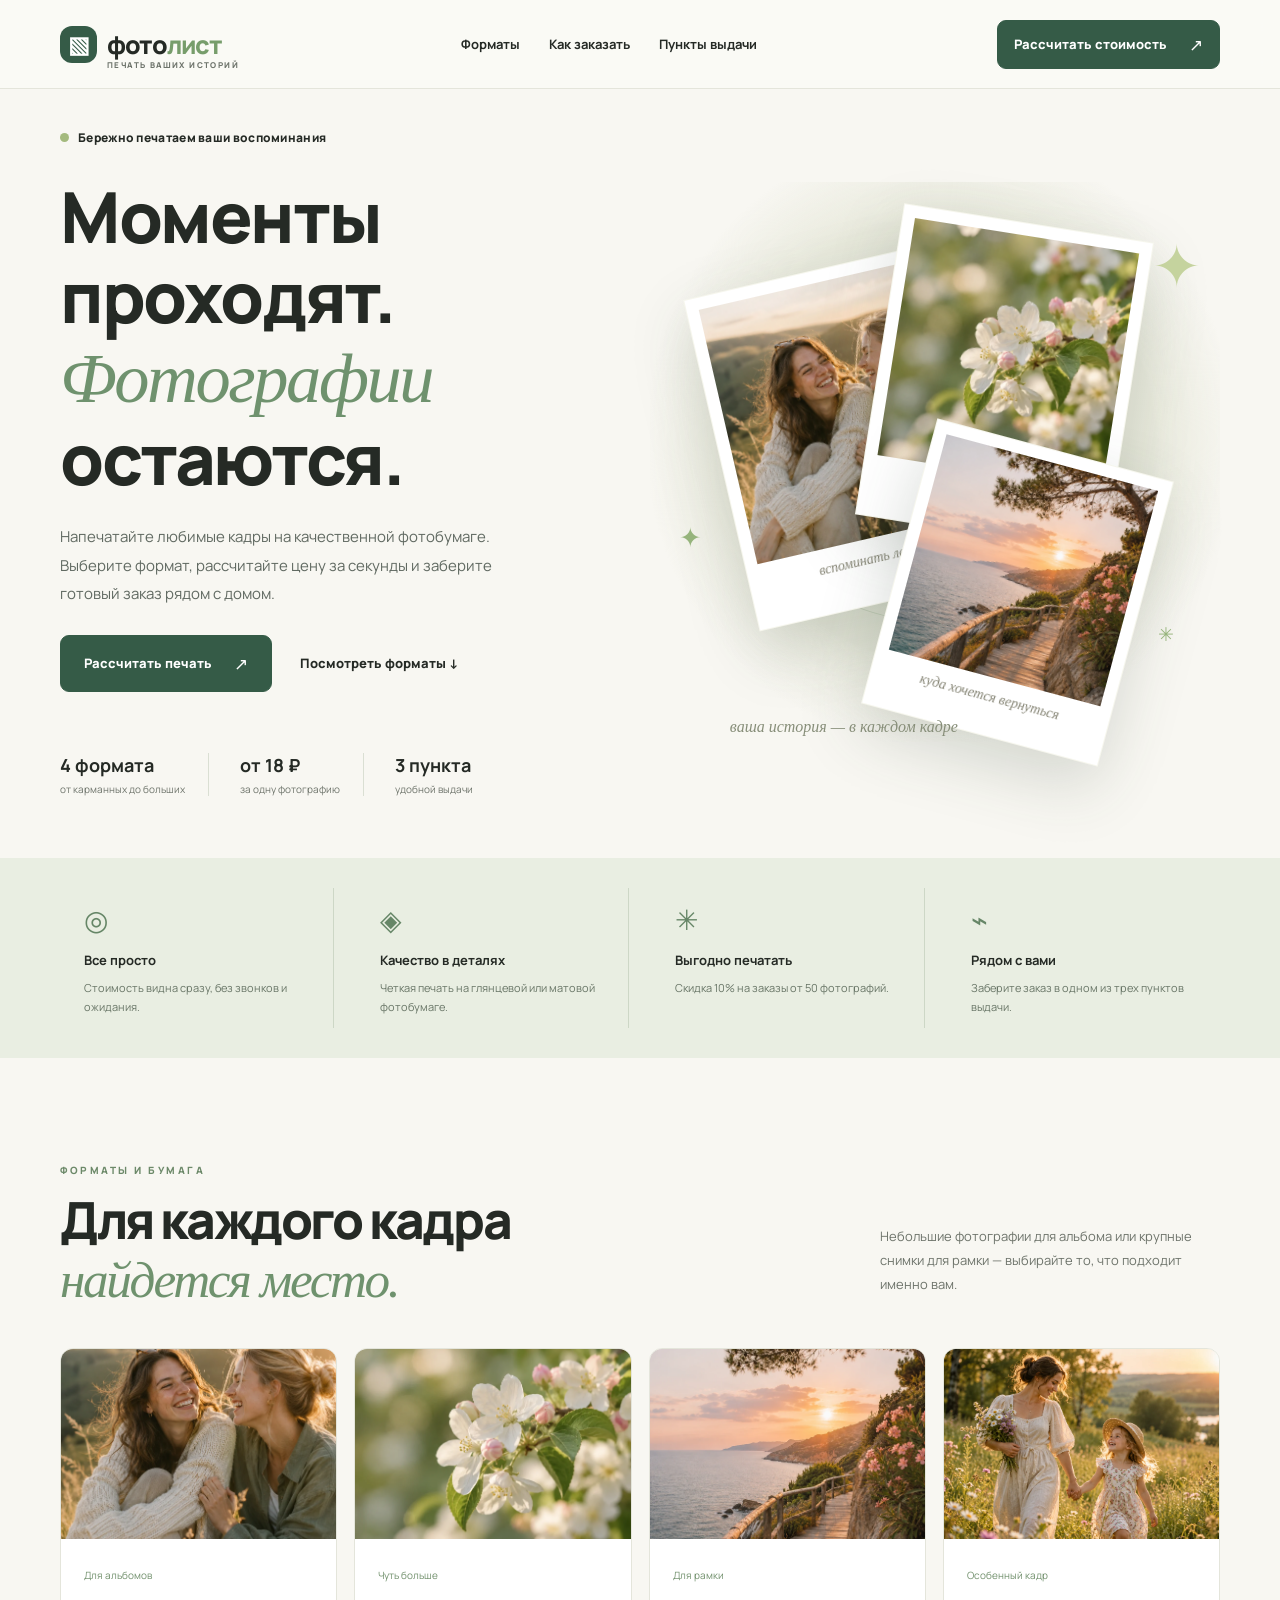
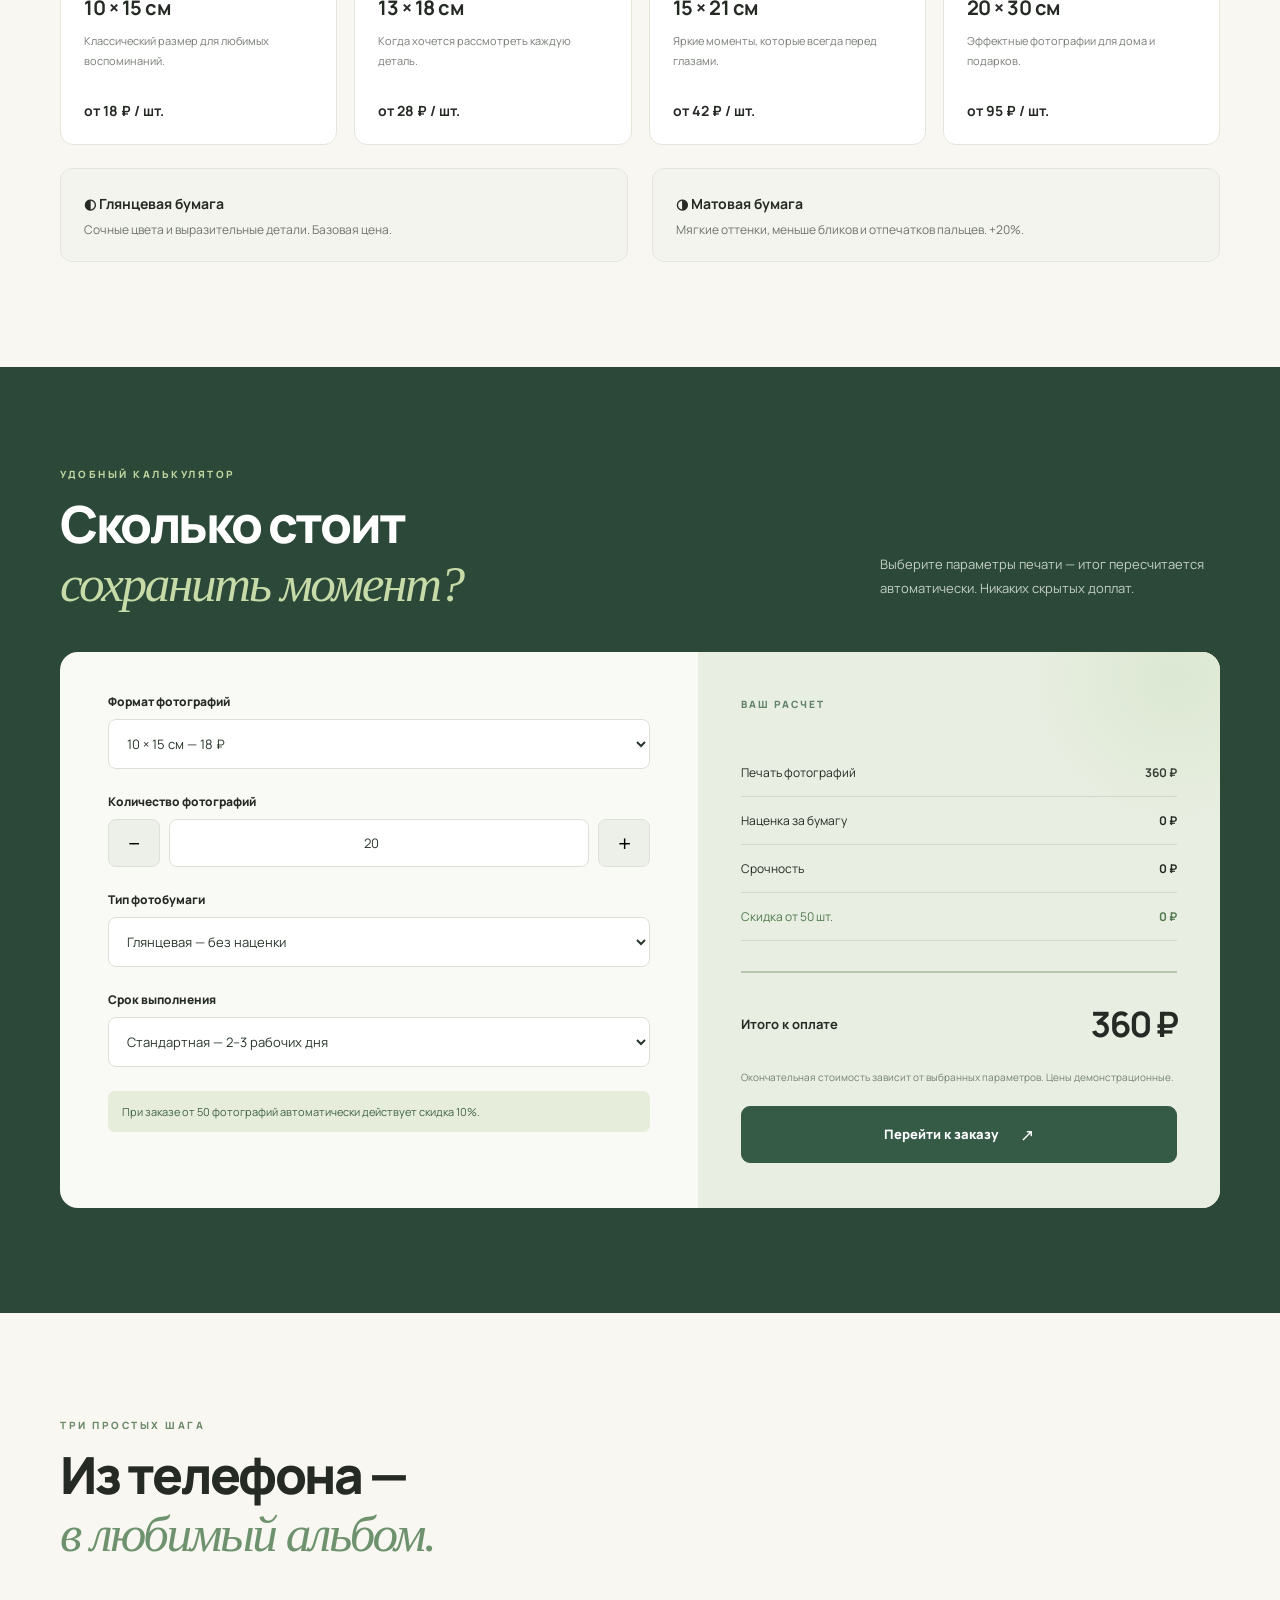
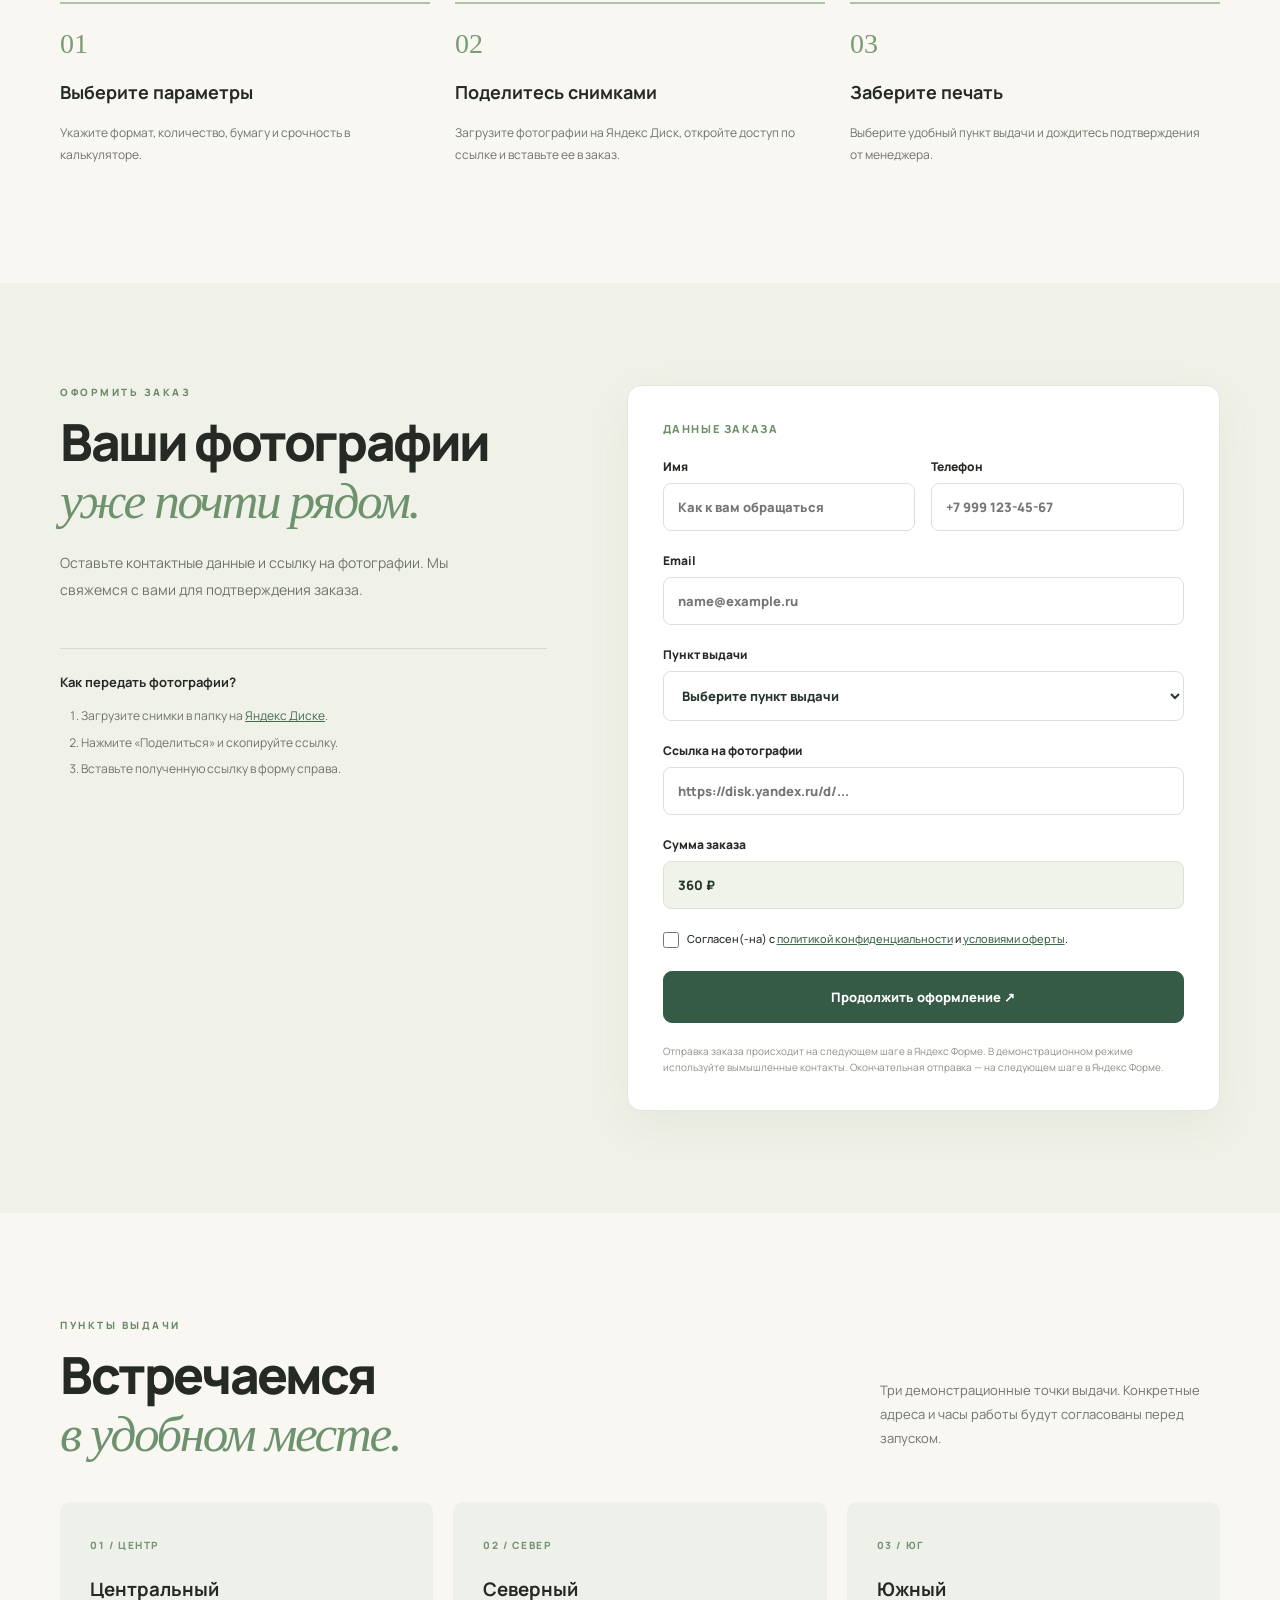
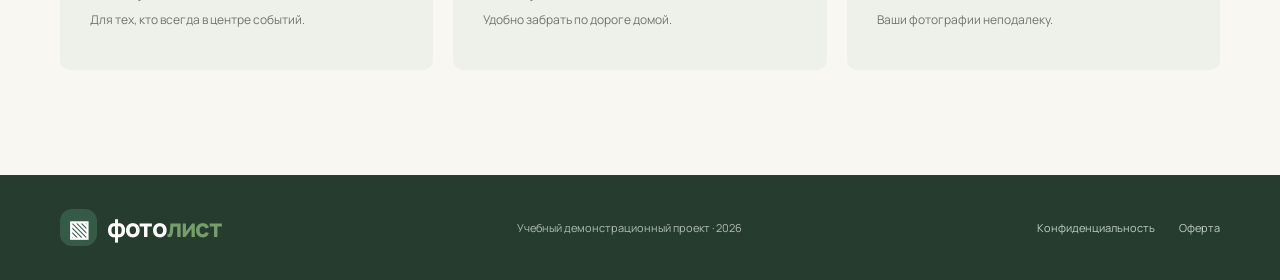
==== commit bde46b27: "Add files via upload" ====
--- a/index.html
+++ b/index.html
@@ -5,9 +5,9 @@
 <main id="top"><section class="hero shell"><div class="hero-copy"><div class="eyebrow"><span class="dot"></span> Бережно печатаем ваши воспоминания</div><h1>Моменты проходят.<br/><em>Фотографии</em><br/>остаются.</h1><p class="lead">Напечатайте любимые кадры на качественной фотобумаге. Выберите формат, рассчитайте цену за секунды и заберите готовый заказ рядом с домом.</p><div class="hero-actions"><a class="btn" href="#calculator">Рассчитать печать <span>↗</span></a><a class="text-link" href="#formats">Посмотреть форматы <span>↓</span></a></div><div class="hero-facts"><div><b>4 формата</b><span>от карманных до больших</span></div><div><b>от 18 ₽</b><span>за одну фотографию</span></div><div><b>3 пункта</b><span>удобной выдачи</span></div></div></div><div aria-label="Декоративная композиция из фотокарточек" class="hero-art" id="hero-art"><div class="photo photo-a" data-depth="0.9"><div class="photo-scene mountain"><button type="button" class="photo-open" aria-label="Увеличить фото: Две подруги смеются на закате"><img src="images/memory-friends.webp" alt="Две подруги смеются на закате" loading="eager" decoding="async"/><span class="photo-zoom" aria-hidden="true">⤢</span></button></div><p>вспоминать лето ♡</p></div><div class="photo photo-b" data-depth="1.3"><div class="photo-scene flower"><button type="button" class="photo-open" aria-label="Увеличить фото: Нежные белые цветы в солнечном свете"><img src="images/memory-flowers.webp" alt="Нежные белые цветы в солнечном свете" loading="eager" decoding="async"/><span class="photo-zoom" aria-hidden="true">⤢</span></button></div><p>остановить момент</p></div><div class="photo photo-c" data-depth="1.7"><div class="photo-scene coast"><button type="button" class="photo-open" aria-label="Увеличить фото: Морская тропа на закате"><img src="images/memory-coast.webp" alt="Морская тропа на закате" loading="eager" decoding="async"/><span class="photo-zoom" aria-hidden="true">⤢</span></button></div><p>куда хочется вернуться</p></div><span aria-hidden="true" class="float-spark spark-one">✦</span><span aria-hidden="true" class="float-spark spark-two">✳</span><span class="art-caption">ваша история — в каждом кадре</span></div></section>
 <section class="benefits"><div class="shell benefit-grid" data-reveal-group=""><div><span class="benefit-icon">◎</span><b>Все просто</b><p>Стоимость видна сразу, без звонков и ожидания.</p></div><div><span class="benefit-icon">◈</span><b>Качество в деталях</b><p>Четкая печать на глянцевой или матовой фотобумаге.</p></div><div><span class="benefit-icon">✳</span><b>Выгодно печатать</b><p>Скидка 10% на заказы от 50 фотографий.</p></div><div><span class="benefit-icon">⌁</span><b>Рядом с вами</b><p>Заберите заказ в одном из трех пунктов выдачи.</p></div></div></section>
 <section class="section shell" id="formats"><div class="section-heading"><div><p class="kicker">ФОРМАТЫ И БУМАГА</p><h2>Для каждого кадра<br/><em>найдется место.</em></h2></div><p>Небольшие фотографии для альбома или крупные снимки для рамки — выбирайте то, что подходит именно вам.</p></div><div class="format-grid" data-reveal-group=""><article class="format-card"><span class="format-visual size1"><button type="button" class="photo-open" aria-label="Увеличить фото: Пример напечатанного портрета"><img src="images/memory-friends.webp" alt="Пример напечатанного портрета" loading="lazy" decoding="async"/><span class="photo-zoom" aria-hidden="true">⤢</span></button></span><div><span class="tag">Для альбомов</span><h3>10 × 15 см</h3><p>Классический размер для любимых воспоминаний.</p><b>от 18 ₽ / шт.</b></div></article><article class="format-card"><span class="format-visual size2"><button type="button" class="photo-open" aria-label="Увеличить фото: Цветочная фотография"><img src="images/memory-flowers.webp" alt="Цветочная фотография" loading="lazy" decoding="async"/><span class="photo-zoom" aria-hidden="true">⤢</span></button></span><div><span class="tag">Чуть больше</span><h3>13 × 18 см</h3><p>Когда хочется рассмотреть каждую деталь.</p><b>от 28 ₽ / шт.</b></div></article><article class="format-card"><span class="format-visual size3"><button type="button" class="photo-open" aria-label="Увеличить фото: Пейзаж для фоторамки"><img src="images/memory-coast.webp" alt="Пейзаж для фоторамки" loading="lazy" decoding="async"/><span class="photo-zoom" aria-hidden="true">⤢</span></button></span><div><span class="tag">Для рамки</span><h3>15 × 21 см</h3><p>Яркие моменты, которые всегда перед глазами.</p><b>от 42 ₽ / шт.</b></div></article><article class="format-card"><span class="format-visual size4"><button type="button" class="photo-open" aria-label="Увеличить фото: Мама и дочь на цветочном лугу в золотом вечернем свете"><img src="images/memory-family.webp" alt="Мама и дочь на цветочном лугу в золотом вечернем свете" loading="lazy" decoding="async"/><span class="photo-zoom" aria-hidden="true">⤢</span></button></span><div><span class="tag">Особенный кадр</span><h3>20 × 30 см</h3><p>Эффектные фотографии для дома и подарков.</p><b>от 95 ₽ / шт.</b></div></article></div><div class="paper-info"><div><b>◐ Глянцевая бумага</b><p>Сочные цвета и выразительные детали. Базовая цена.</p></div><div><b>◑ Матовая бумага</b><p>Мягкие оттенки, меньше бликов и отпечатков пальцев. +20%.</p></div></div></section>
-<section class="calc-band" id="calculator"><div class="shell"><div class="section-heading light"><div><p class="kicker">УДОБНЫЙ КАЛЬКУЛЯТОР</p><h2>Сколько стоит<br/><em>сохранить момент?</em></h2></div><p>Выберите параметры печати — итог пересчитается автоматически. Никаких скрытых доплат.</p></div><div class="calculator" id="calculator-card"><div class="calc-fields"><label for="format">Формат фотографий</label><select id="format"><option value="10x15">10 × 15 см — 18 ₽</option><option value="13x18">13 × 18 см — 28 ₽</option><option value="15x21">15 × 21 см — 42 ₽</option><option value="20x30">20 × 30 см — 95 ₽</option></select><label for="quantity">Количество фотографий</label><div class="qty-control"><button aria-label="Уменьшить количество" id="minus" type="button">−</button><input id="quantity" max="9999" min="1" required="" step="1" type="number" value="20"/><button aria-label="Увеличить количество" id="plus" type="button">+</button></div><label for="paper">Тип фотобумаги</label><select id="paper"><option value="glossy">Глянцевая — без наценки</option><option value="matte">Матовая — +20%</option></select><label for="urgency">Срок выполнения</label><select id="urgency"><option value="normal">Стандартная — 2–3 рабочих дня</option><option value="express">Срочная — в течение 24 часов (+30%)</option></select><p class="calc-note">При заказе от 50 фотографий автоматически действует скидка 10%.</p></div><div class="calc-summary"><span class="summary-overline">ВАШ РАСЧЕТ</span><div class="summary-line"><span>Печать фотографий</span><b id="base">360 ₽</b></div><div class="summary-line"><span>Наценка за бумагу</span><b id="paper-extra">0 ₽</b></div><div class="summary-line"><span>Срочность</span><b id="rush-extra">0 ₽</b></div><div class="summary-line discount"><span>Скидка от 50 шт.</span><b id="discount">0 ₽</b></div><div class="sum-total" id="sum-total"><span>Итого к оплате</span><strong aria-atomic="true" aria-live="polite" id="total">360 ₽</strong></div><small>Окончательная стоимость зависит от выбранных параметров. Цены учебные.</small><a class="btn summary-btn" href="#order">Перейти к заказу <span>↗</span></a></div></div></div></section>
+<section class="calc-band" id="calculator"><div class="shell"><div class="section-heading light"><div><p class="kicker">УДОБНЫЙ КАЛЬКУЛЯТОР</p><h2>Сколько стоит<br/><em>сохранить момент?</em></h2></div><p>Выберите параметры печати — итог пересчитается автоматически. Никаких скрытых доплат.</p></div><div class="calculator" id="calculator-card"><div class="calc-fields"><label for="format">Формат фотографий</label><select id="format"><option value="10x15">10 × 15 см — 18 ₽</option><option value="13x18">13 × 18 см — 28 ₽</option><option value="15x21">15 × 21 см — 42 ₽</option><option value="20x30">20 × 30 см — 95 ₽</option></select><label for="quantity">Количество фотографий</label><div class="qty-control"><button aria-label="Уменьшить количество" id="minus" type="button">−</button><input id="quantity" max="9999" min="1" required="" step="1" type="number" value="20" aria-describedby="quantity-error"/><button aria-label="Увеличить количество" id="plus" type="button">+</button></div><p class="quantity-error" id="quantity-error" role="alert" hidden>Укажите целое количество фотографий от 1 до 9999.</p><label for="paper">Тип фотобумаги</label><select id="paper"><option value="glossy">Глянцевая — без наценки</option><option value="matte">Матовая — +20%</option></select><label for="urgency">Срок выполнения</label><select id="urgency"><option value="normal">Стандартная — 2–3 рабочих дня</option><option value="express">Срочная — в течение 24 часов (+30%)</option></select><p class="calc-note">При заказе от 50 фотографий автоматически действует скидка 10%.</p></div><div class="calc-summary"><span class="summary-overline">ВАШ РАСЧЕТ</span><div class="summary-line"><span>Печать фотографий</span><b id="base">360 ₽</b></div><div class="summary-line"><span>Наценка за бумагу</span><b id="paper-extra">0 ₽</b></div><div class="summary-line"><span>Срочность</span><b id="rush-extra">0 ₽</b></div><div class="summary-line discount"><span>Скидка от 50 шт.</span><b id="discount">0 ₽</b></div><div class="sum-total" id="sum-total"><span>Итого к оплате</span><strong aria-atomic="true" aria-live="polite" id="total">360 ₽</strong></div><small>Окончательная стоимость зависит от выбранных параметров. Цены демонстрационные.</small><a class="btn summary-btn" href="#order" id="go-to-order">Перейти к заказу <span>↗</span></a></div></div></div></section>
 <section class="section shell how" id="how"><div class="section-heading"><div><p class="kicker">ТРИ ПРОСТЫХ ШАГА</p><h2>Из телефона —<br/><em>в любимый альбом.</em></h2></div></div><div class="steps" data-reveal-group=""><div><span>01</span><h3>Выберите параметры</h3><p>Укажите формат, количество, бумагу и срочность в калькуляторе.</p></div><div><span>02</span><h3>Поделитесь снимками</h3><p>Загрузите фотографии на Яндекс Диск, откройте доступ по ссылке и вставьте ее в заказ.</p></div><div><span>03</span><h3>Заберите печать</h3><p>Выберите удобный пункт выдачи и дождитесь подтверждения от менеджера.</p></div></div></section>
-<section class="order-wrap" id="order"><div class="shell order-layout"><div><p class="kicker">ОФОРМИТЬ ЗАКАЗ</p><h2>Ваши фотографии<br/><em>уже почти рядом.</em></h2><p class="order-lead">Оставьте контактные данные и ссылку на фотографии. Мы свяжемся с вами для подтверждения заказа.</p><div class="instructions"><b>Как передать фотографии?</b><ol><li>Загрузите снимки в папку на <a href="https://disk.yandex.ru/" rel="noopener noreferrer" target="_blank">Яндекс Диске</a>.</li><li>Нажмите «Поделиться» и скопируйте ссылку.</li><li>Вставьте полученную ссылку в форму справа.</li></ol></div></div><form class="order-form" id="order-form"><div class="form-kicker">ДАННЫЕ ЗАКАЗА</div><div class="form-duo"><label>Имя <input autocomplete="name" id="customer-name" minlength="2" name="name" placeholder="Как к вам обращаться" required=""/></label><label>Телефон <input autocomplete="tel" id="customer-phone" inputmode="tel" name="phone" placeholder="+7 999 123-45-67" required="" type="tel"/></label></div><label>Email <input autocomplete="email" id="customer-email" name="email" placeholder="name@example.ru" required="" type="email"/></label><label>Пункт выдачи <select id="pickup-select" name="pickup" required=""><option value="">Выберите пункт выдачи</option><option value="Центральный">Центр — ул. Центральная, 10</option><option value="Северный">Север — ул. Северная, 25</option><option value="Южный">Юг — ул. Южная, 8</option></select></label><label>Ссылка на фотографии <input id="photos-url" name="photos" placeholder="https://disk.yandex.ru/d/..." required="" type="url"/></label><label>Сумма заказа <input aria-readonly="true" id="order-total" name="total" readonly="" value="360 ₽"/></label><label class="consent"><input id="consent" required="" type="checkbox"/><span>Согласен(-на) с <a href="privacy.html">политикой конфиденциальности</a> и <a href="offer.html">условиями оферты</a>.</span></label><button class="btn" type="submit">Продолжить оформление ↗</button><p class="form-message" id="form-message" role="status"></p><small>Отправка заказа происходит на следующем шаге в Яндекс Форме. Для учебных испытаний используйте вымышленные контакты. Окончательная отправка — на следующем шаге в Яндекс Форме.</small></form></div></section><section aria-labelledby="yandex-title" class="yandex-step" hidden="" id="yandex-step"><div class="shell"><div class="yandex-card"><span class="form-kicker">ШАГ 2 ИЗ 2</span><h2 id="yandex-title">Подтвердите и отправьте заказ</h2><p>Ссылка на Яндекс Форму подготовлена. Проверьте выбранные параметры здесь, затем откройте форму и нажмите «Отправить» после проверки предзаполненных значений.</p><div class="yandex-tally">Сумма по калькулятору: <strong id="yandex-amount"></strong></div><div class="yandex-check"><h3>Проверьте параметры перед отправкой</h3><div id="yandex-order-preview"></div><p>На следующей странице сверьте сумму и пункт выдачи с этой сводкой. Если они отличаются, не отправляйте заказ и вернитесь к изменению данных.</p></div><a class="btn yandex-open-btn" href="#" id="yandex-external" rel="noopener noreferrer" target="_blank">Открыть Яндекс Форму для отправки ↗</a><p class="yandex-help">Форма откроется в новой вкладке. Заказ поступит в Яндекс только после нажатия «Отправить» в Яндекс Форме. Не используйте реальные персональные данные при учебных проверках.</p><button class="yandex-back" id="edit-order" type="button">← Изменить данные заказа</button></div></div></section>
+<section class="order-wrap" id="order"><div class="shell order-layout"><div><p class="kicker">ОФОРМИТЬ ЗАКАЗ</p><h2>Ваши фотографии<br/><em>уже почти рядом.</em></h2><p class="order-lead">Оставьте контактные данные и ссылку на фотографии. Мы свяжемся с вами для подтверждения заказа.</p><div class="instructions"><b>Как передать фотографии?</b><ol><li>Загрузите снимки в папку на <a href="https://disk.yandex.ru/" rel="noopener noreferrer" target="_blank">Яндекс Диске</a>.</li><li>Нажмите «Поделиться» и скопируйте ссылку.</li><li>Вставьте полученную ссылку в форму справа.</li></ol></div></div><form class="order-form" id="order-form"><div class="form-kicker">ДАННЫЕ ЗАКАЗА</div><div class="form-duo"><label>Имя <input autocomplete="name" id="customer-name" minlength="2" name="name" placeholder="Как к вам обращаться" required=""/></label><label>Телефон <input autocomplete="tel" id="customer-phone" inputmode="tel" name="phone" placeholder="+7 999 123-45-67" required="" type="tel"/></label></div><label>Email <input autocomplete="email" id="customer-email" name="email" placeholder="name@example.ru" required="" type="email"/></label><label>Пункт выдачи <select id="pickup-select" name="pickup" required=""><option value="">Выберите пункт выдачи</option><option value="Центральный">Центр — ул. Центральная, 10</option><option value="Северный">Север — ул. Северная, 25</option><option value="Южный">Юг — ул. Южная, 8</option></select></label><label>Ссылка на фотографии <input id="photos-url" name="photos" placeholder="https://disk.yandex.ru/d/..." required="" type="url"/></label><label>Сумма заказа <input aria-readonly="true" id="order-total" name="total" readonly="" value="360 ₽"/></label><label class="consent"><input id="consent" required="" type="checkbox"/><span>Согласен(-на) с <a href="privacy.html">политикой конфиденциальности</a> и <a href="offer.html">условиями оферты</a>.</span></label><button class="btn" type="submit">Продолжить оформление ↗</button><p class="form-message" id="form-message" role="status"></p><small>Отправка заказа происходит на следующем шаге в Яндекс Форме. В демонстрационном режиме используйте вымышленные контакты. Окончательная отправка — на следующем шаге в Яндекс Форме.</small></form></div></section><section aria-labelledby="yandex-title" class="yandex-step" hidden="" id="yandex-step"><div class="shell"><div class="yandex-card"><span class="form-kicker">ШАГ 2 ИЗ 2</span><h2 id="yandex-title">Подтвердите и отправьте заказ</h2><p>Ссылка на Яндекс Форму подготовлена. Проверьте выбранные параметры здесь, затем откройте форму и нажмите «Отправить» после проверки предзаполненных значений.</p><div class="yandex-tally">Сумма по калькулятору: <strong id="yandex-amount"></strong></div><div class="yandex-check"><h3>Проверьте параметры перед отправкой</h3><div id="yandex-order-preview"></div><p>На следующей странице сверьте сумму и пункт выдачи с этой сводкой. Если они отличаются, не отправляйте заказ и вернитесь к изменению данных.</p></div><a class="btn yandex-open-btn" href="#" id="yandex-external" rel="noopener noreferrer" target="_blank">Открыть Яндекс Форму для отправки ↗</a><p class="yandex-help">Форма откроется в новой вкладке. Заказ поступит в Яндекс только после нажатия «Отправить» в Яндекс Форме. В демонстрационном режиме не используйте реальные персональные данные.</p><button class="yandex-back" id="edit-order" type="button">← Изменить данные заказа</button></div></div></section>
 <section class="section shell" id="pickup"><div class="section-heading"><div><p class="kicker">ПУНКТЫ ВЫДАЧИ</p><h2>Встречаемся<br/><em>в удобном месте.</em></h2></div><p>Три демонстрационные точки выдачи. Конкретные адреса и часы работы будут согласованы перед запуском.</p></div><div class="pickup-grid" data-reveal-group=""><div><span>01 / ЦЕНТР</span><h3>Центральный</h3><p>Для тех, кто всегда в центре событий.</p></div><div><span>02 / СЕВЕР</span><h3>Северный</h3><p>Удобно забрать по дороге домой.</p></div><div><span>03 / ЮГ</span><h3>Южный</h3><p>Ваши фотографии неподалеку.</p></div></div></section></main><footer><div class="shell footer"><a class="logo" href="#top"><span class="logoicon">▧</span> фото<span>лист</span></a><span>Учебный демонстрационный проект · 2026</span><div><a href="privacy.html">Конфиденциальность</a><a href="offer.html">Оферта</a></div></div></footer><script defer="" src="yandex-config.js"></script><script defer="" src="app.js"></script><script defer src="lightbox.js"></script><div class="lightbox" id="photo-lightbox" role="dialog" aria-modal="true" aria-label="Просмотр фотографии" aria-hidden="true" hidden>
   <div class="lightbox-backdrop" data-lightbox-close="true"></div>
   <div class="lightbox-content">
--- a/styles.css
+++ b/styles.css
@@ -113,3 +113,8 @@
 body.lightbox-locked{overflow:hidden}
 @media(max-width:700px){.lightbox{padding:9px}.lightbox-content{height:93dvh}.lightbox figure{max-width:100%;width:100%}.lightbox figure img{max-height:calc(100% - 96px)}.lightbox button{width:39px;height:39px;font-size:29px}.lightbox-close{right:8px;top:8px}.lightbox-prev{left:7px;top:auto;bottom:9px}.lightbox-next{right:7px;top:auto;bottom:9px}.lightbox-count{bottom:22px}.photo-zoom{opacity:.85;transform:none}}
 @media(prefers-reduced-motion:reduce){.photo-zoom,.lightbox button{transition:none!important}}
+
+/* v8: валидация количества фотографий */
+.quantity-error{color:#a22e28;font-size:12px;line-height:1.5;margin:-14px 0 17px}.quantity-error[hidden]{display:none}
+#quantity[aria-invalid="true"]{border-color:#b43e38;background:#fff9f8;box-shadow:0 0 0 2px #f9dbd8}
+.summary-btn.is-disabled,.summary-btn[aria-disabled="true"]{background:#7f8f82;border-color:#7f8f82;opacity:.7;cursor:not-allowed;transform:none}
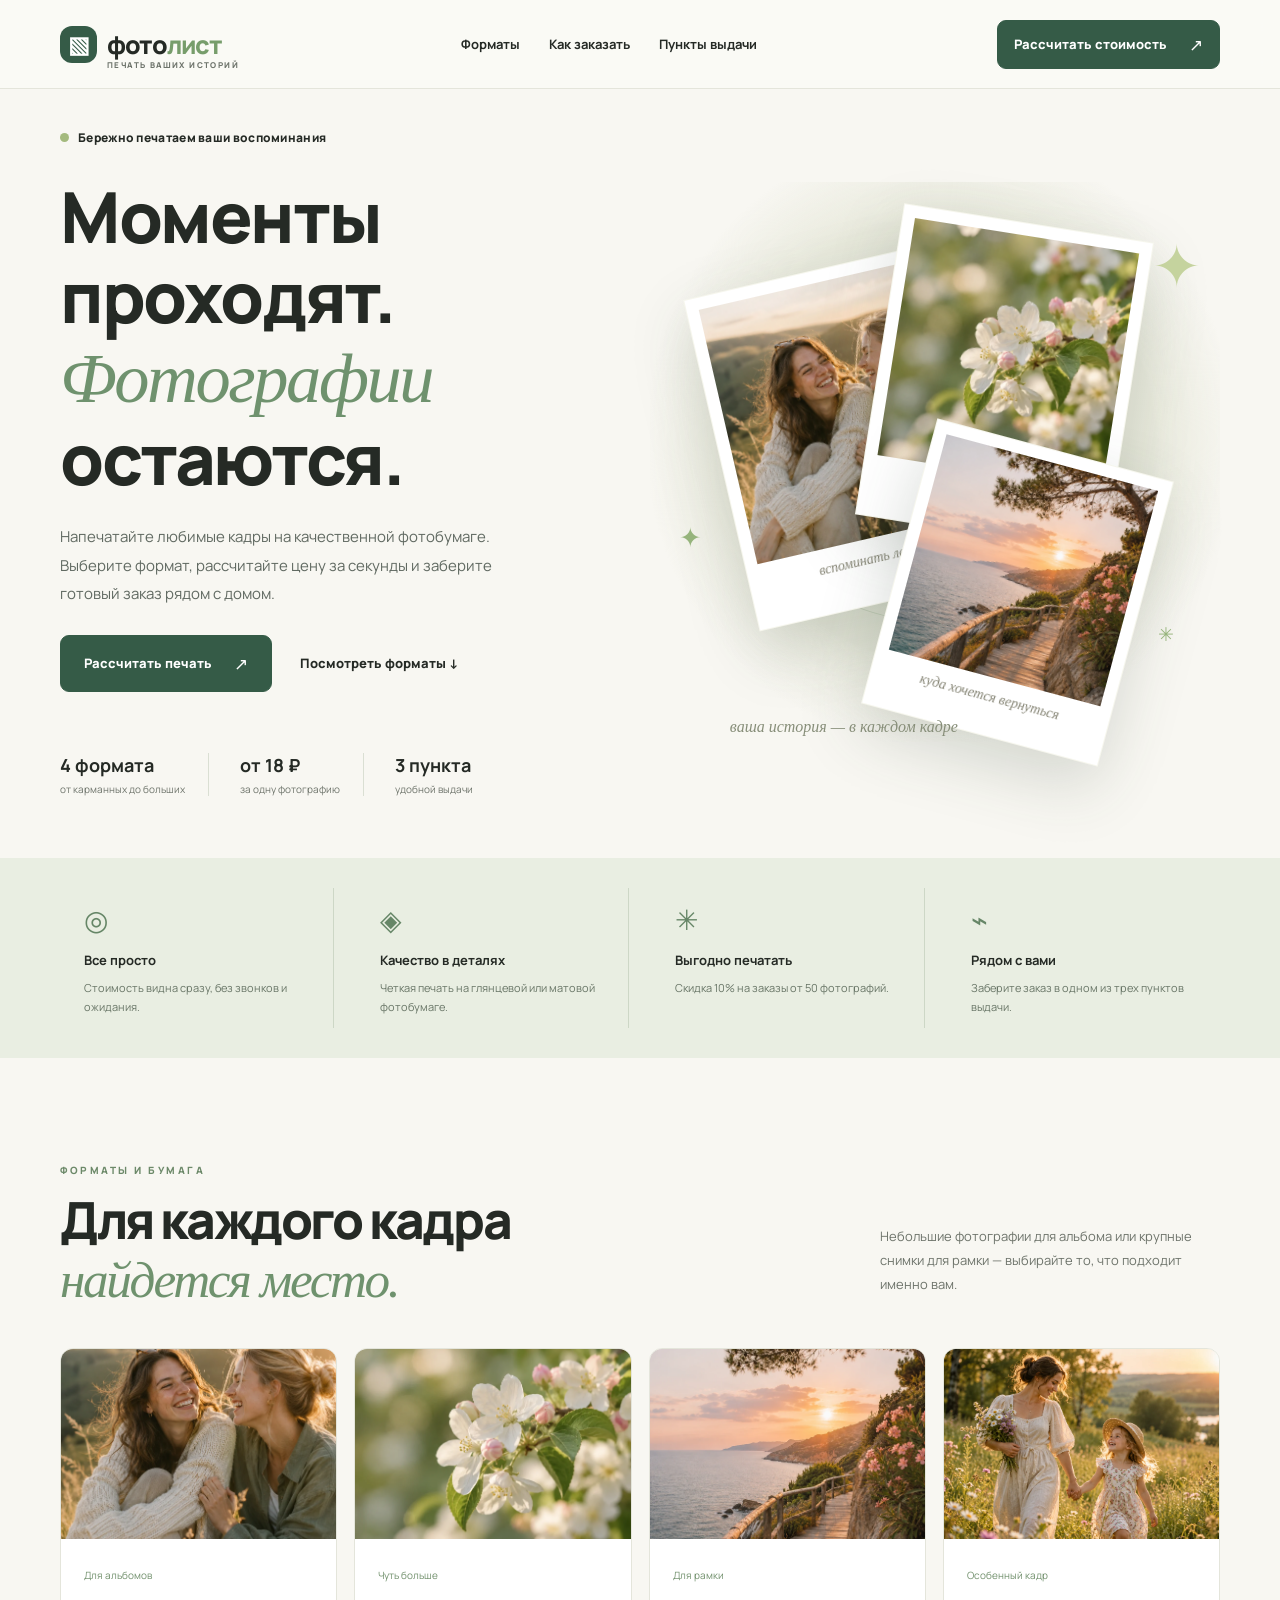
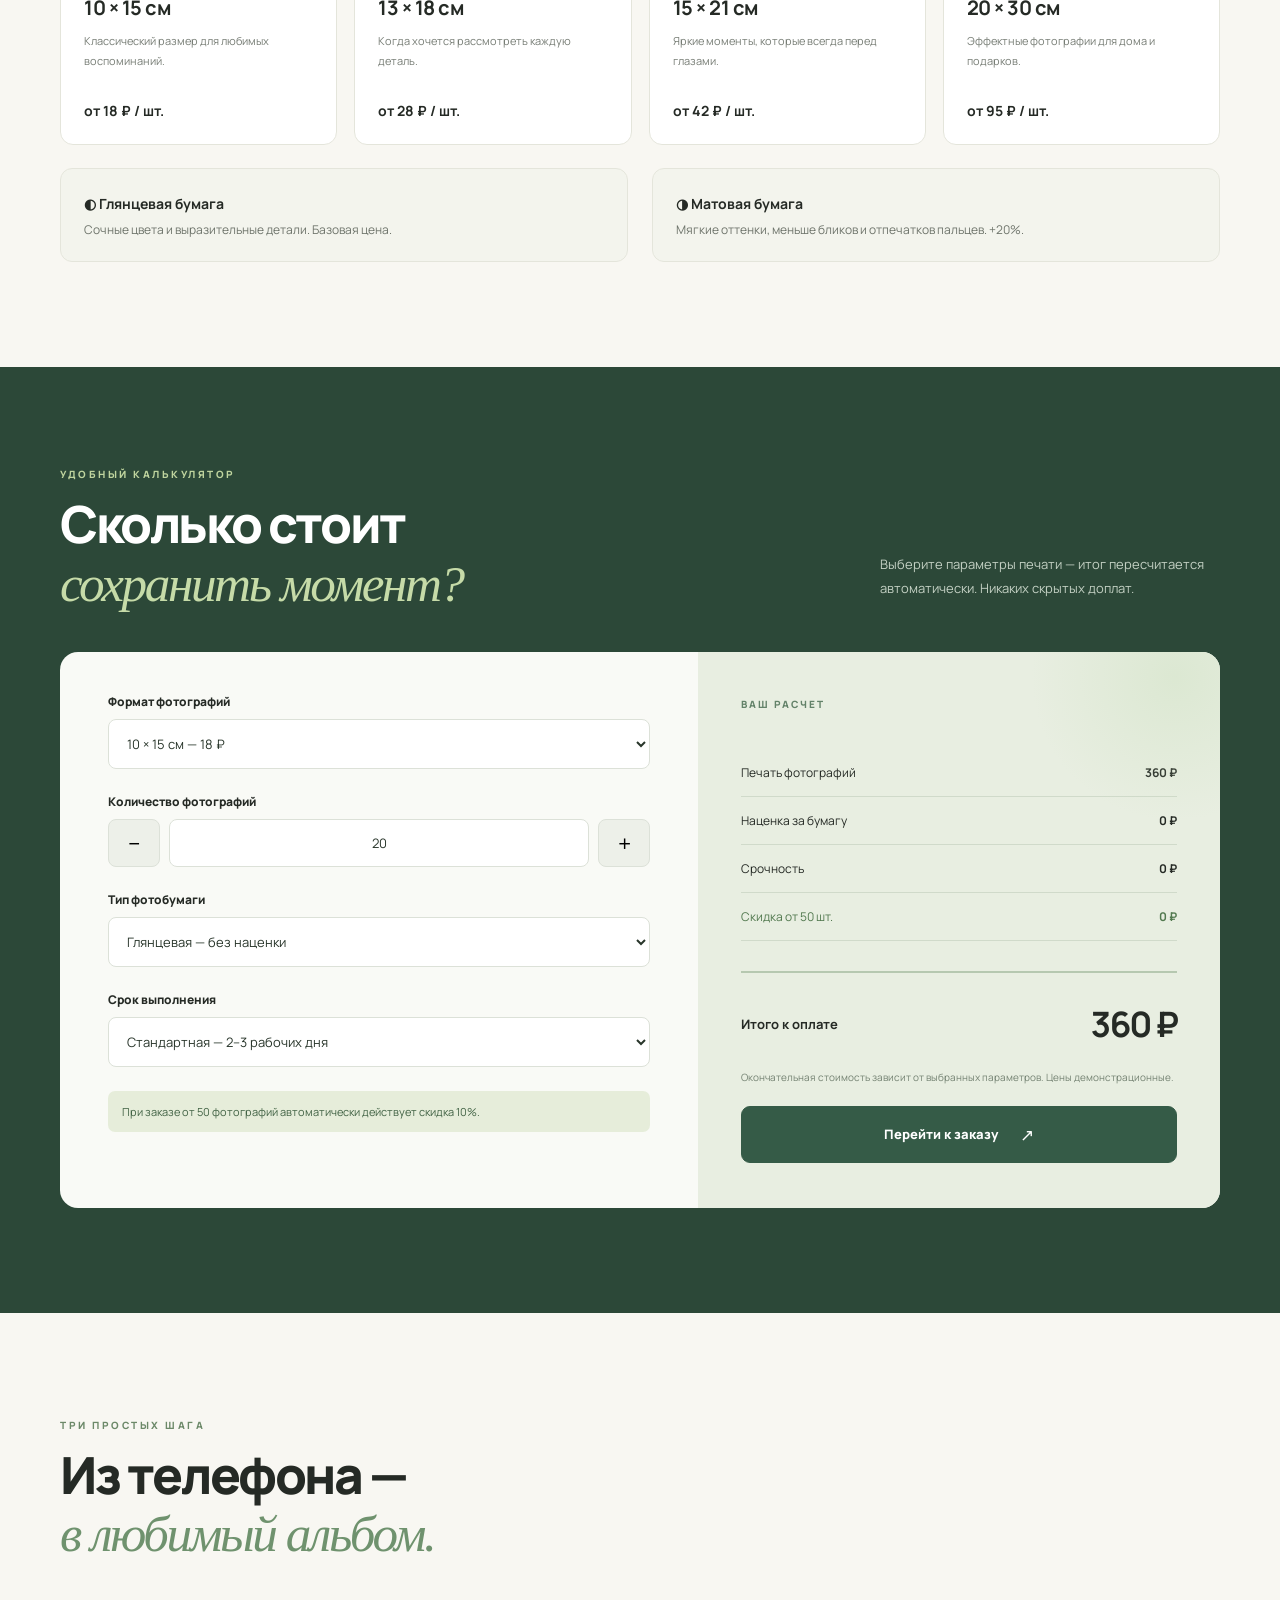
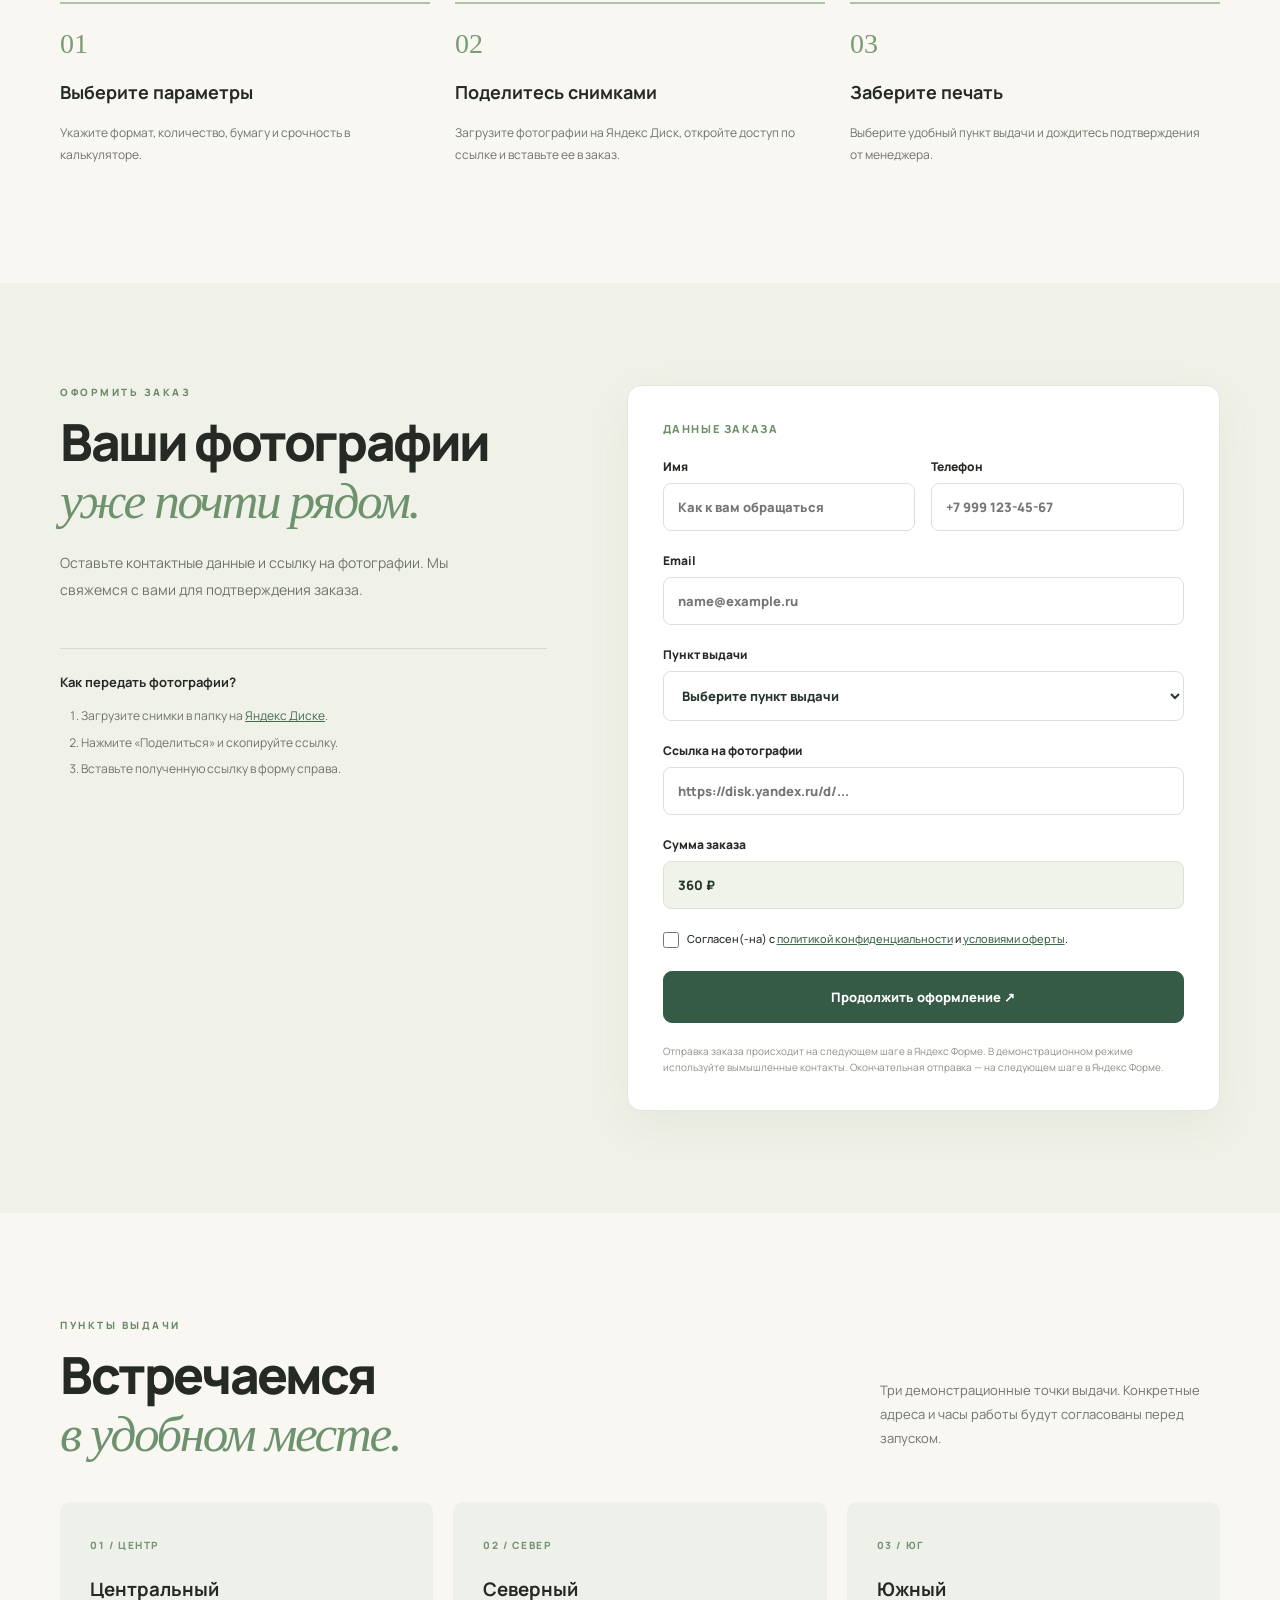
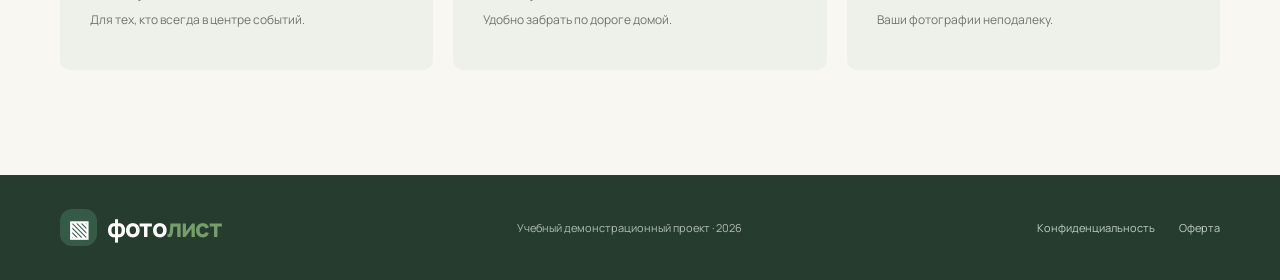
==== commit cefac9bc: "Add files via upload" ====
--- a/index.html
+++ b/index.html
@@ -5,7 +5,7 @@
 <main id="top"><section class="hero shell"><div class="hero-copy"><div class="eyebrow"><span class="dot"></span> Бережно печатаем ваши воспоминания</div><h1>Моменты проходят.<br/><em>Фотографии</em><br/>остаются.</h1><p class="lead">Напечатайте любимые кадры на качественной фотобумаге. Выберите формат, рассчитайте цену за секунды и заберите готовый заказ рядом с домом.</p><div class="hero-actions"><a class="btn" href="#calculator">Рассчитать печать <span>↗</span></a><a class="text-link" href="#formats">Посмотреть форматы <span>↓</span></a></div><div class="hero-facts"><div><b>4 формата</b><span>от карманных до больших</span></div><div><b>от 18 ₽</b><span>за одну фотографию</span></div><div><b>3 пункта</b><span>удобной выдачи</span></div></div></div><div aria-label="Декоративная композиция из фотокарточек" class="hero-art" id="hero-art"><div class="photo photo-a" data-depth="0.9"><div class="photo-scene mountain"><button type="button" class="photo-open" aria-label="Увеличить фото: Две подруги смеются на закате"><img src="images/memory-friends.webp" alt="Две подруги смеются на закате" loading="eager" decoding="async"/><span class="photo-zoom" aria-hidden="true">⤢</span></button></div><p>вспоминать лето ♡</p></div><div class="photo photo-b" data-depth="1.3"><div class="photo-scene flower"><button type="button" class="photo-open" aria-label="Увеличить фото: Нежные белые цветы в солнечном свете"><img src="images/memory-flowers.webp" alt="Нежные белые цветы в солнечном свете" loading="eager" decoding="async"/><span class="photo-zoom" aria-hidden="true">⤢</span></button></div><p>остановить момент</p></div><div class="photo photo-c" data-depth="1.7"><div class="photo-scene coast"><button type="button" class="photo-open" aria-label="Увеличить фото: Морская тропа на закате"><img src="images/memory-coast.webp" alt="Морская тропа на закате" loading="eager" decoding="async"/><span class="photo-zoom" aria-hidden="true">⤢</span></button></div><p>куда хочется вернуться</p></div><span aria-hidden="true" class="float-spark spark-one">✦</span><span aria-hidden="true" class="float-spark spark-two">✳</span><span class="art-caption">ваша история — в каждом кадре</span></div></section>
 <section class="benefits"><div class="shell benefit-grid" data-reveal-group=""><div><span class="benefit-icon">◎</span><b>Все просто</b><p>Стоимость видна сразу, без звонков и ожидания.</p></div><div><span class="benefit-icon">◈</span><b>Качество в деталях</b><p>Четкая печать на глянцевой или матовой фотобумаге.</p></div><div><span class="benefit-icon">✳</span><b>Выгодно печатать</b><p>Скидка 10% на заказы от 50 фотографий.</p></div><div><span class="benefit-icon">⌁</span><b>Рядом с вами</b><p>Заберите заказ в одном из трех пунктов выдачи.</p></div></div></section>
 <section class="section shell" id="formats"><div class="section-heading"><div><p class="kicker">ФОРМАТЫ И БУМАГА</p><h2>Для каждого кадра<br/><em>найдется место.</em></h2></div><p>Небольшие фотографии для альбома или крупные снимки для рамки — выбирайте то, что подходит именно вам.</p></div><div class="format-grid" data-reveal-group=""><article class="format-card"><span class="format-visual size1"><button type="button" class="photo-open" aria-label="Увеличить фото: Пример напечатанного портрета"><img src="images/memory-friends.webp" alt="Пример напечатанного портрета" loading="lazy" decoding="async"/><span class="photo-zoom" aria-hidden="true">⤢</span></button></span><div><span class="tag">Для альбомов</span><h3>10 × 15 см</h3><p>Классический размер для любимых воспоминаний.</p><b>от 18 ₽ / шт.</b></div></article><article class="format-card"><span class="format-visual size2"><button type="button" class="photo-open" aria-label="Увеличить фото: Цветочная фотография"><img src="images/memory-flowers.webp" alt="Цветочная фотография" loading="lazy" decoding="async"/><span class="photo-zoom" aria-hidden="true">⤢</span></button></span><div><span class="tag">Чуть больше</span><h3>13 × 18 см</h3><p>Когда хочется рассмотреть каждую деталь.</p><b>от 28 ₽ / шт.</b></div></article><article class="format-card"><span class="format-visual size3"><button type="button" class="photo-open" aria-label="Увеличить фото: Пейзаж для фоторамки"><img src="images/memory-coast.webp" alt="Пейзаж для фоторамки" loading="lazy" decoding="async"/><span class="photo-zoom" aria-hidden="true">⤢</span></button></span><div><span class="tag">Для рамки</span><h3>15 × 21 см</h3><p>Яркие моменты, которые всегда перед глазами.</p><b>от 42 ₽ / шт.</b></div></article><article class="format-card"><span class="format-visual size4"><button type="button" class="photo-open" aria-label="Увеличить фото: Мама и дочь на цветочном лугу в золотом вечернем свете"><img src="images/memory-family.webp" alt="Мама и дочь на цветочном лугу в золотом вечернем свете" loading="lazy" decoding="async"/><span class="photo-zoom" aria-hidden="true">⤢</span></button></span><div><span class="tag">Особенный кадр</span><h3>20 × 30 см</h3><p>Эффектные фотографии для дома и подарков.</p><b>от 95 ₽ / шт.</b></div></article></div><div class="paper-info"><div><b>◐ Глянцевая бумага</b><p>Сочные цвета и выразительные детали. Базовая цена.</p></div><div><b>◑ Матовая бумага</b><p>Мягкие оттенки, меньше бликов и отпечатков пальцев. +20%.</p></div></div></section>
-<section class="calc-band" id="calculator"><div class="shell"><div class="section-heading light"><div><p class="kicker">УДОБНЫЙ КАЛЬКУЛЯТОР</p><h2>Сколько стоит<br/><em>сохранить момент?</em></h2></div><p>Выберите параметры печати — итог пересчитается автоматически. Никаких скрытых доплат.</p></div><div class="calculator" id="calculator-card"><div class="calc-fields"><label for="format">Формат фотографий</label><select id="format"><option value="10x15">10 × 15 см — 18 ₽</option><option value="13x18">13 × 18 см — 28 ₽</option><option value="15x21">15 × 21 см — 42 ₽</option><option value="20x30">20 × 30 см — 95 ₽</option></select><label for="quantity">Количество фотографий</label><div class="qty-control"><button aria-label="Уменьшить количество" id="minus" type="button">−</button><input id="quantity" max="9999" min="1" required="" step="1" type="number" value="20" aria-describedby="quantity-error"/><button aria-label="Увеличить количество" id="plus" type="button">+</button></div><p class="quantity-error" id="quantity-error" role="alert" hidden>Укажите целое количество фотографий от 1 до 9999.</p><label for="paper">Тип фотобумаги</label><select id="paper"><option value="glossy">Глянцевая — без наценки</option><option value="matte">Матовая — +20%</option></select><label for="urgency">Срок выполнения</label><select id="urgency"><option value="normal">Стандартная — 2–3 рабочих дня</option><option value="express">Срочная — в течение 24 часов (+30%)</option></select><p class="calc-note">При заказе от 50 фотографий автоматически действует скидка 10%.</p></div><div class="calc-summary"><span class="summary-overline">ВАШ РАСЧЕТ</span><div class="summary-line"><span>Печать фотографий</span><b id="base">360 ₽</b></div><div class="summary-line"><span>Наценка за бумагу</span><b id="paper-extra">0 ₽</b></div><div class="summary-line"><span>Срочность</span><b id="rush-extra">0 ₽</b></div><div class="summary-line discount"><span>Скидка от 50 шт.</span><b id="discount">0 ₽</b></div><div class="sum-total" id="sum-total"><span>Итого к оплате</span><strong aria-atomic="true" aria-live="polite" id="total">360 ₽</strong></div><small>Окончательная стоимость зависит от выбранных параметров. Цены демонстрационные.</small><a class="btn summary-btn" href="#order" id="go-to-order">Перейти к заказу <span>↗</span></a></div></div></div></section>
+<section class="calc-band" id="calculator"><div class="shell"><div class="section-heading light"><div><p class="kicker">УДОБНЫЙ КАЛЬКУЛЯТОР</p><h2>Сколько стоит<br/><em>сохранить момент?</em></h2></div><p>Выберите параметры печати — итог пересчитается автоматически. Никаких скрытых доплат.</p></div><div class="calculator" id="calculator-card"><div class="calc-fields"><label for="format">Формат фотографий</label><select id="format"><option value="10x15">10 × 15 см — 18 ₽</option><option value="13x18">13 × 18 см — 28 ₽</option><option value="15x21">15 × 21 см — 42 ₽</option><option value="20x30">20 × 30 см — 95 ₽</option></select><label for="quantity">Количество фотографий</label><div class="qty-control"><button aria-label="Уменьшить количество" id="minus" type="button">−</button><input id="quantity" inputmode="numeric" pattern="[0-9]*" maxlength="4" required="" type="text" value="20" aria-describedby="quantity-error"/><button aria-label="Увеличить количество" id="plus" type="button">+</button></div><p class="quantity-error" id="quantity-error" role="alert" hidden>Укажите целое количество фотографий от 1 до 9999.</p><label for="paper">Тип фотобумаги</label><select id="paper"><option value="glossy">Глянцевая — без наценки</option><option value="matte">Матовая — +20%</option></select><label for="urgency">Срок выполнения</label><select id="urgency"><option value="normal">Стандартная — 2–3 рабочих дня</option><option value="express">Срочная — в течение 24 часов (+30%)</option></select><p class="calc-note">При заказе от 50 фотографий автоматически действует скидка 10%.</p></div><div class="calc-summary"><span class="summary-overline">ВАШ РАСЧЕТ</span><div class="summary-line"><span>Печать фотографий</span><b id="base">360 ₽</b></div><div class="summary-line"><span>Наценка за бумагу</span><b id="paper-extra">0 ₽</b></div><div class="summary-line"><span>Срочность</span><b id="rush-extra">0 ₽</b></div><div class="summary-line discount"><span>Скидка от 50 шт.</span><b id="discount">0 ₽</b></div><div class="sum-total" id="sum-total"><span>Итого к оплате</span><strong aria-atomic="true" aria-live="polite" id="total">360 ₽</strong></div><small>Окончательная стоимость зависит от выбранных параметров. Цены демонстрационные.</small><a class="btn summary-btn" href="#order" id="go-to-order">Перейти к заказу <span>↗</span></a></div></div></div></section>
 <section class="section shell how" id="how"><div class="section-heading"><div><p class="kicker">ТРИ ПРОСТЫХ ШАГА</p><h2>Из телефона —<br/><em>в любимый альбом.</em></h2></div></div><div class="steps" data-reveal-group=""><div><span>01</span><h3>Выберите параметры</h3><p>Укажите формат, количество, бумагу и срочность в калькуляторе.</p></div><div><span>02</span><h3>Поделитесь снимками</h3><p>Загрузите фотографии на Яндекс Диск, откройте доступ по ссылке и вставьте ее в заказ.</p></div><div><span>03</span><h3>Заберите печать</h3><p>Выберите удобный пункт выдачи и дождитесь подтверждения от менеджера.</p></div></div></section>
 <section class="order-wrap" id="order"><div class="shell order-layout"><div><p class="kicker">ОФОРМИТЬ ЗАКАЗ</p><h2>Ваши фотографии<br/><em>уже почти рядом.</em></h2><p class="order-lead">Оставьте контактные данные и ссылку на фотографии. Мы свяжемся с вами для подтверждения заказа.</p><div class="instructions"><b>Как передать фотографии?</b><ol><li>Загрузите снимки в папку на <a href="https://disk.yandex.ru/" rel="noopener noreferrer" target="_blank">Яндекс Диске</a>.</li><li>Нажмите «Поделиться» и скопируйте ссылку.</li><li>Вставьте полученную ссылку в форму справа.</li></ol></div></div><form class="order-form" id="order-form"><div class="form-kicker">ДАННЫЕ ЗАКАЗА</div><div class="form-duo"><label>Имя <input autocomplete="name" id="customer-name" minlength="2" name="name" placeholder="Как к вам обращаться" required=""/></label><label>Телефон <input autocomplete="tel" id="customer-phone" inputmode="tel" name="phone" placeholder="+7 999 123-45-67" required="" type="tel"/></label></div><label>Email <input autocomplete="email" id="customer-email" name="email" placeholder="name@example.ru" required="" type="email"/></label><label>Пункт выдачи <select id="pickup-select" name="pickup" required=""><option value="">Выберите пункт выдачи</option><option value="Центральный">Центр — ул. Центральная, 10</option><option value="Северный">Север — ул. Северная, 25</option><option value="Южный">Юг — ул. Южная, 8</option></select></label><label>Ссылка на фотографии <input id="photos-url" name="photos" placeholder="https://disk.yandex.ru/d/..." required="" type="url"/></label><label>Сумма заказа <input aria-readonly="true" id="order-total" name="total" readonly="" value="360 ₽"/></label><label class="consent"><input id="consent" required="" type="checkbox"/><span>Согласен(-на) с <a href="privacy.html">политикой конфиденциальности</a> и <a href="offer.html">условиями оферты</a>.</span></label><button class="btn" type="submit">Продолжить оформление ↗</button><p class="form-message" id="form-message" role="status"></p><small>Отправка заказа происходит на следующем шаге в Яндекс Форме. В демонстрационном режиме используйте вымышленные контакты. Окончательная отправка — на следующем шаге в Яндекс Форме.</small></form></div></section><section aria-labelledby="yandex-title" class="yandex-step" hidden="" id="yandex-step"><div class="shell"><div class="yandex-card"><span class="form-kicker">ШАГ 2 ИЗ 2</span><h2 id="yandex-title">Подтвердите и отправьте заказ</h2><p>Ссылка на Яндекс Форму подготовлена. Проверьте выбранные параметры здесь, затем откройте форму и нажмите «Отправить» после проверки предзаполненных значений.</p><div class="yandex-tally">Сумма по калькулятору: <strong id="yandex-amount"></strong></div><div class="yandex-check"><h3>Проверьте параметры перед отправкой</h3><div id="yandex-order-preview"></div><p>На следующей странице сверьте сумму и пункт выдачи с этой сводкой. Если они отличаются, не отправляйте заказ и вернитесь к изменению данных.</p></div><a class="btn yandex-open-btn" href="#" id="yandex-external" rel="noopener noreferrer" target="_blank">Открыть Яндекс Форму для отправки ↗</a><p class="yandex-help">Форма откроется в новой вкладке. Заказ поступит в Яндекс только после нажатия «Отправить» в Яндекс Форме. В демонстрационном режиме не используйте реальные персональные данные.</p><button class="yandex-back" id="edit-order" type="button">← Изменить данные заказа</button></div></div></section>
 <section class="section shell" id="pickup"><div class="section-heading"><div><p class="kicker">ПУНКТЫ ВЫДАЧИ</p><h2>Встречаемся<br/><em>в удобном месте.</em></h2></div><p>Три демонстрационные точки выдачи. Конкретные адреса и часы работы будут согласованы перед запуском.</p></div><div class="pickup-grid" data-reveal-group=""><div><span>01 / ЦЕНТР</span><h3>Центральный</h3><p>Для тех, кто всегда в центре событий.</p></div><div><span>02 / СЕВЕР</span><h3>Северный</h3><p>Удобно забрать по дороге домой.</p></div><div><span>03 / ЮГ</span><h3>Южный</h3><p>Ваши фотографии неподалеку.</p></div></div></section></main><footer><div class="shell footer"><a class="logo" href="#top"><span class="logoicon">▧</span> фото<span>лист</span></a><span>Учебный демонстрационный проект · 2026</span><div><a href="privacy.html">Конфиденциальность</a><a href="offer.html">Оферта</a></div></div></footer><script defer="" src="yandex-config.js"></script><script defer="" src="app.js"></script><script defer src="lightbox.js"></script><div class="lightbox" id="photo-lightbox" role="dialog" aria-modal="true" aria-label="Просмотр фотографии" aria-hidden="true" hidden>
